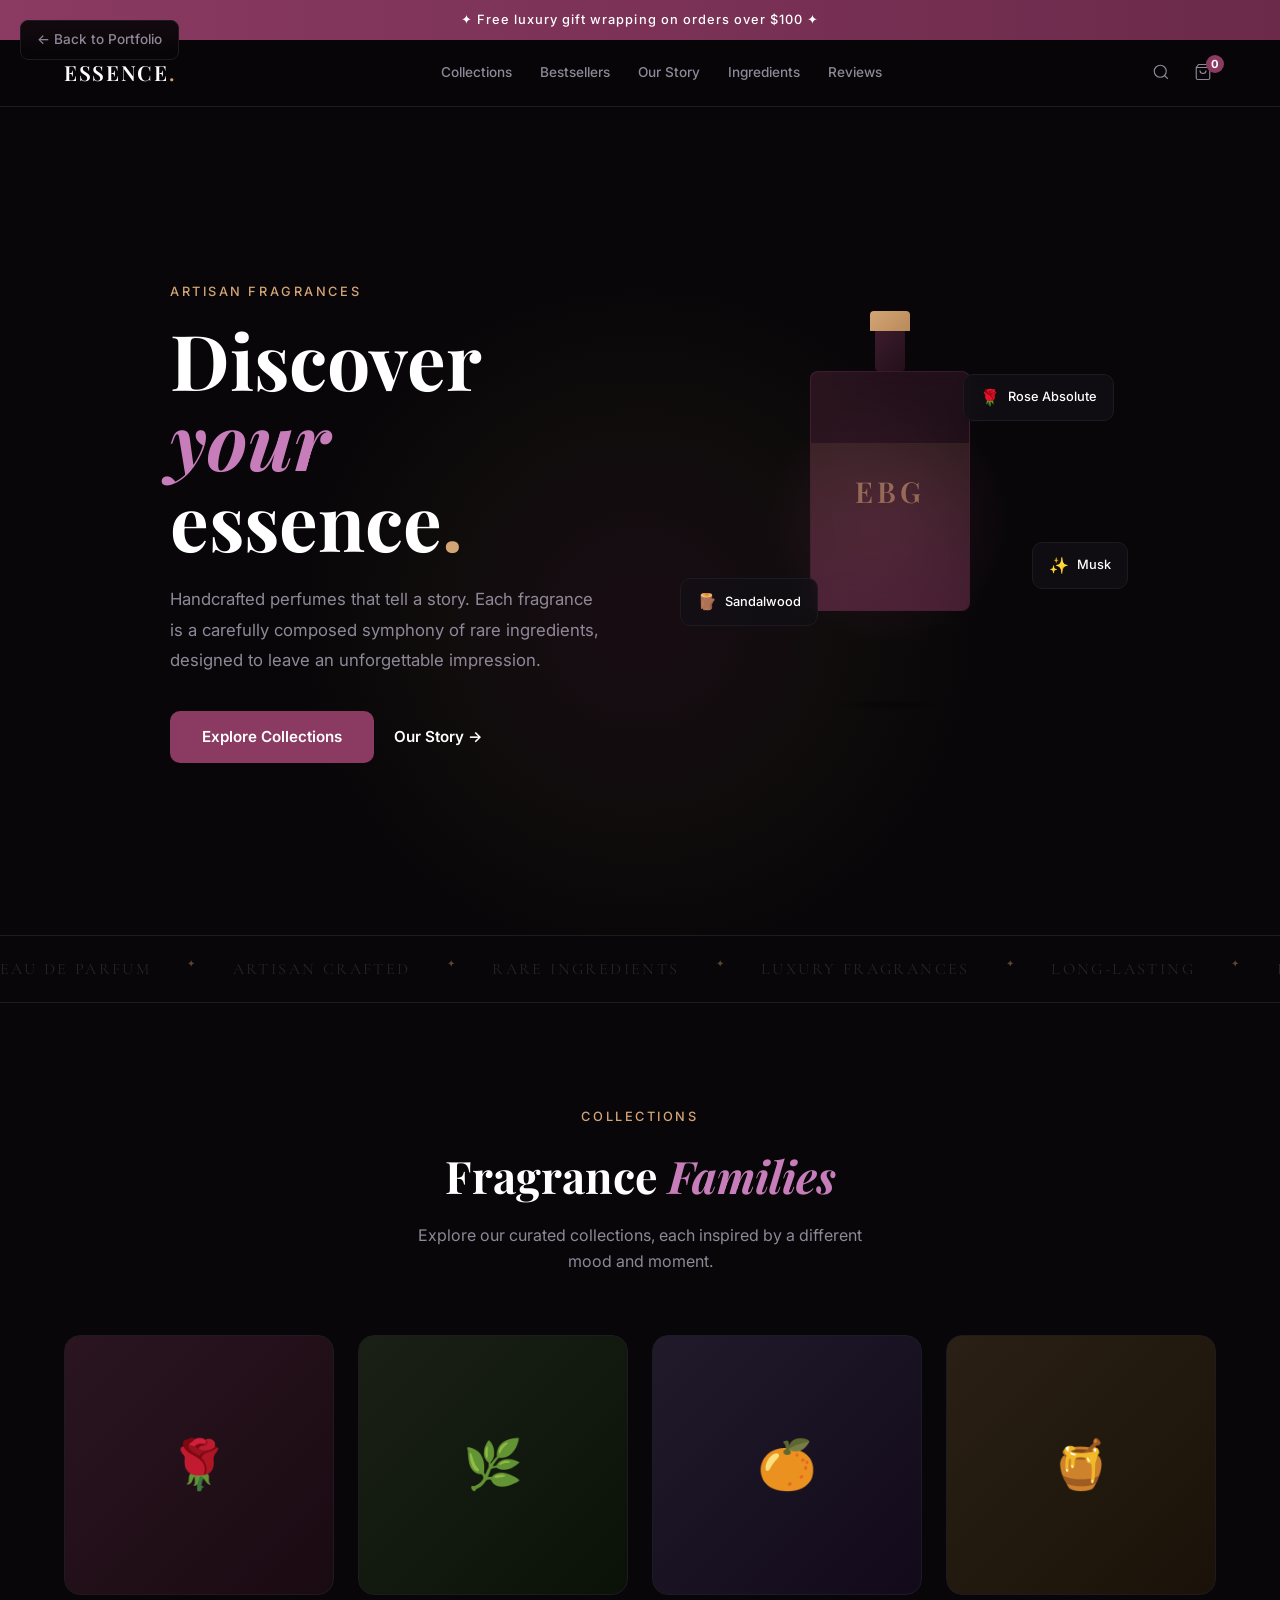
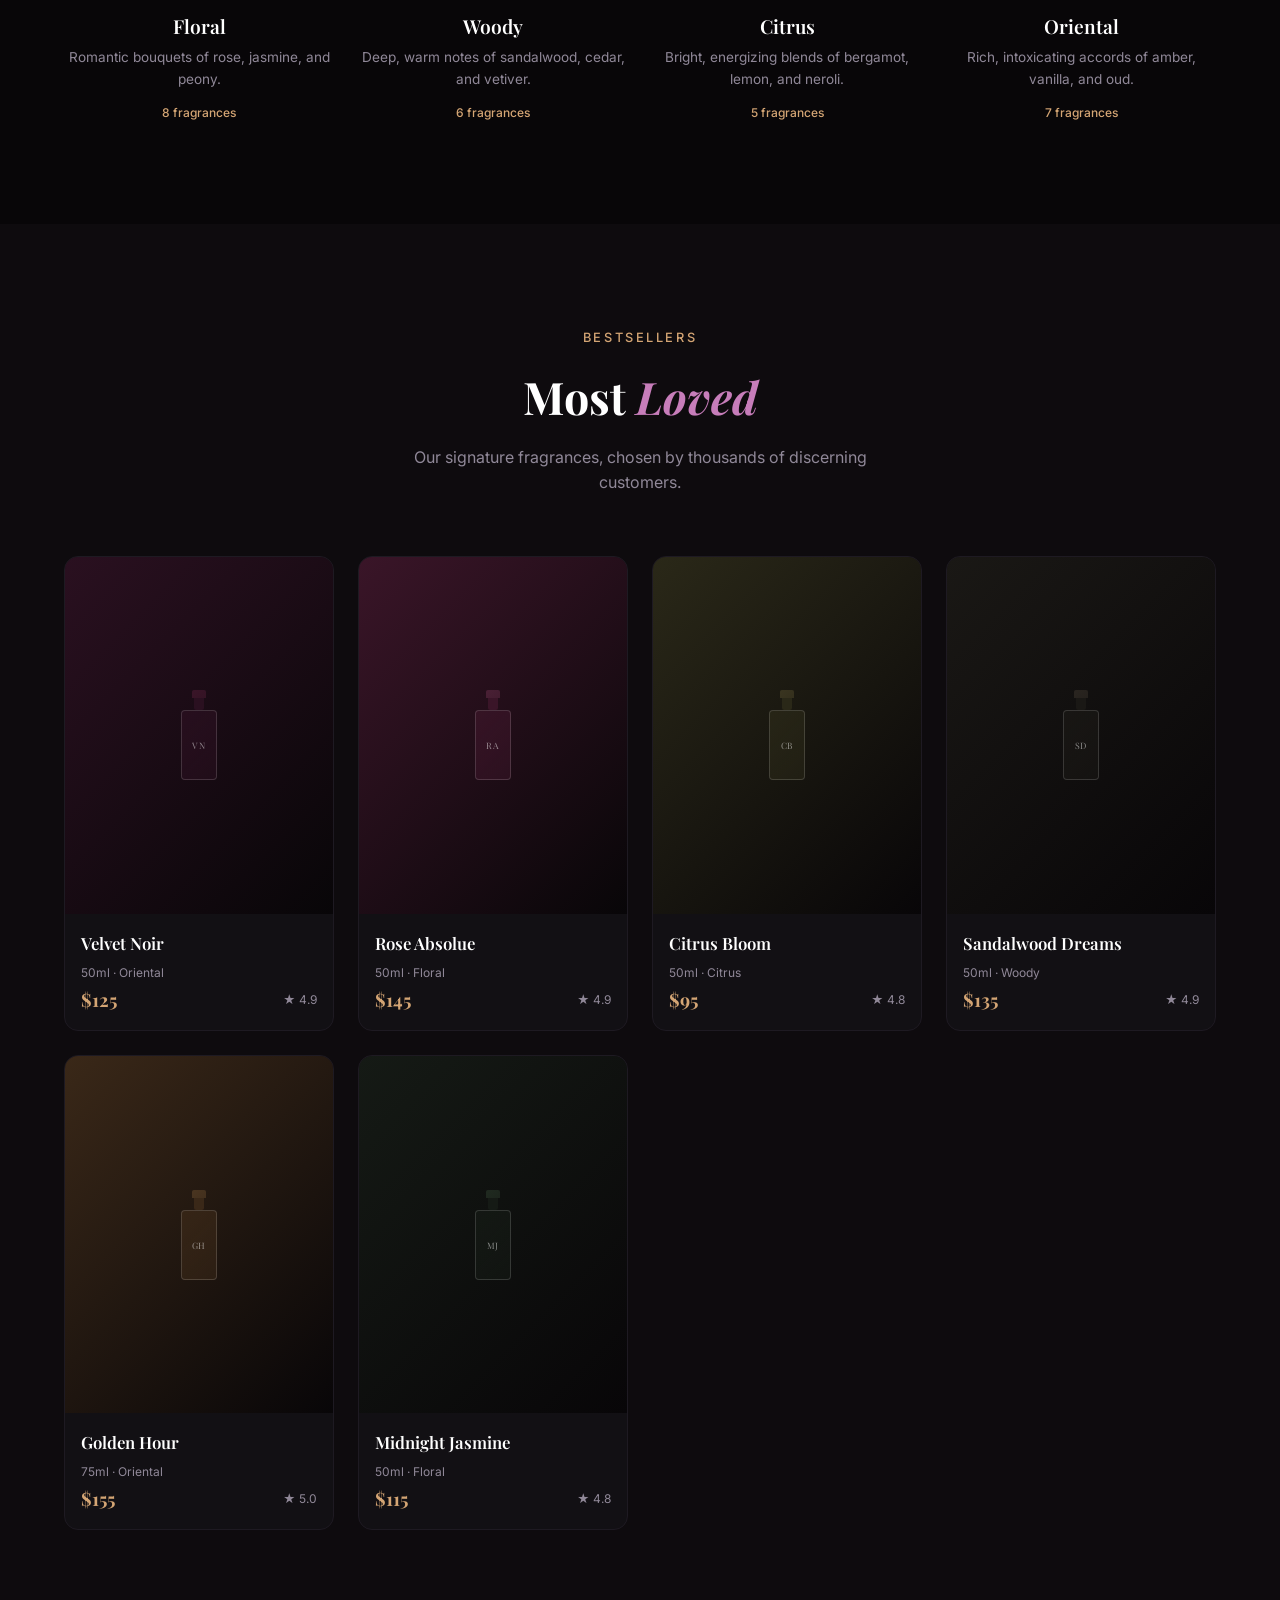
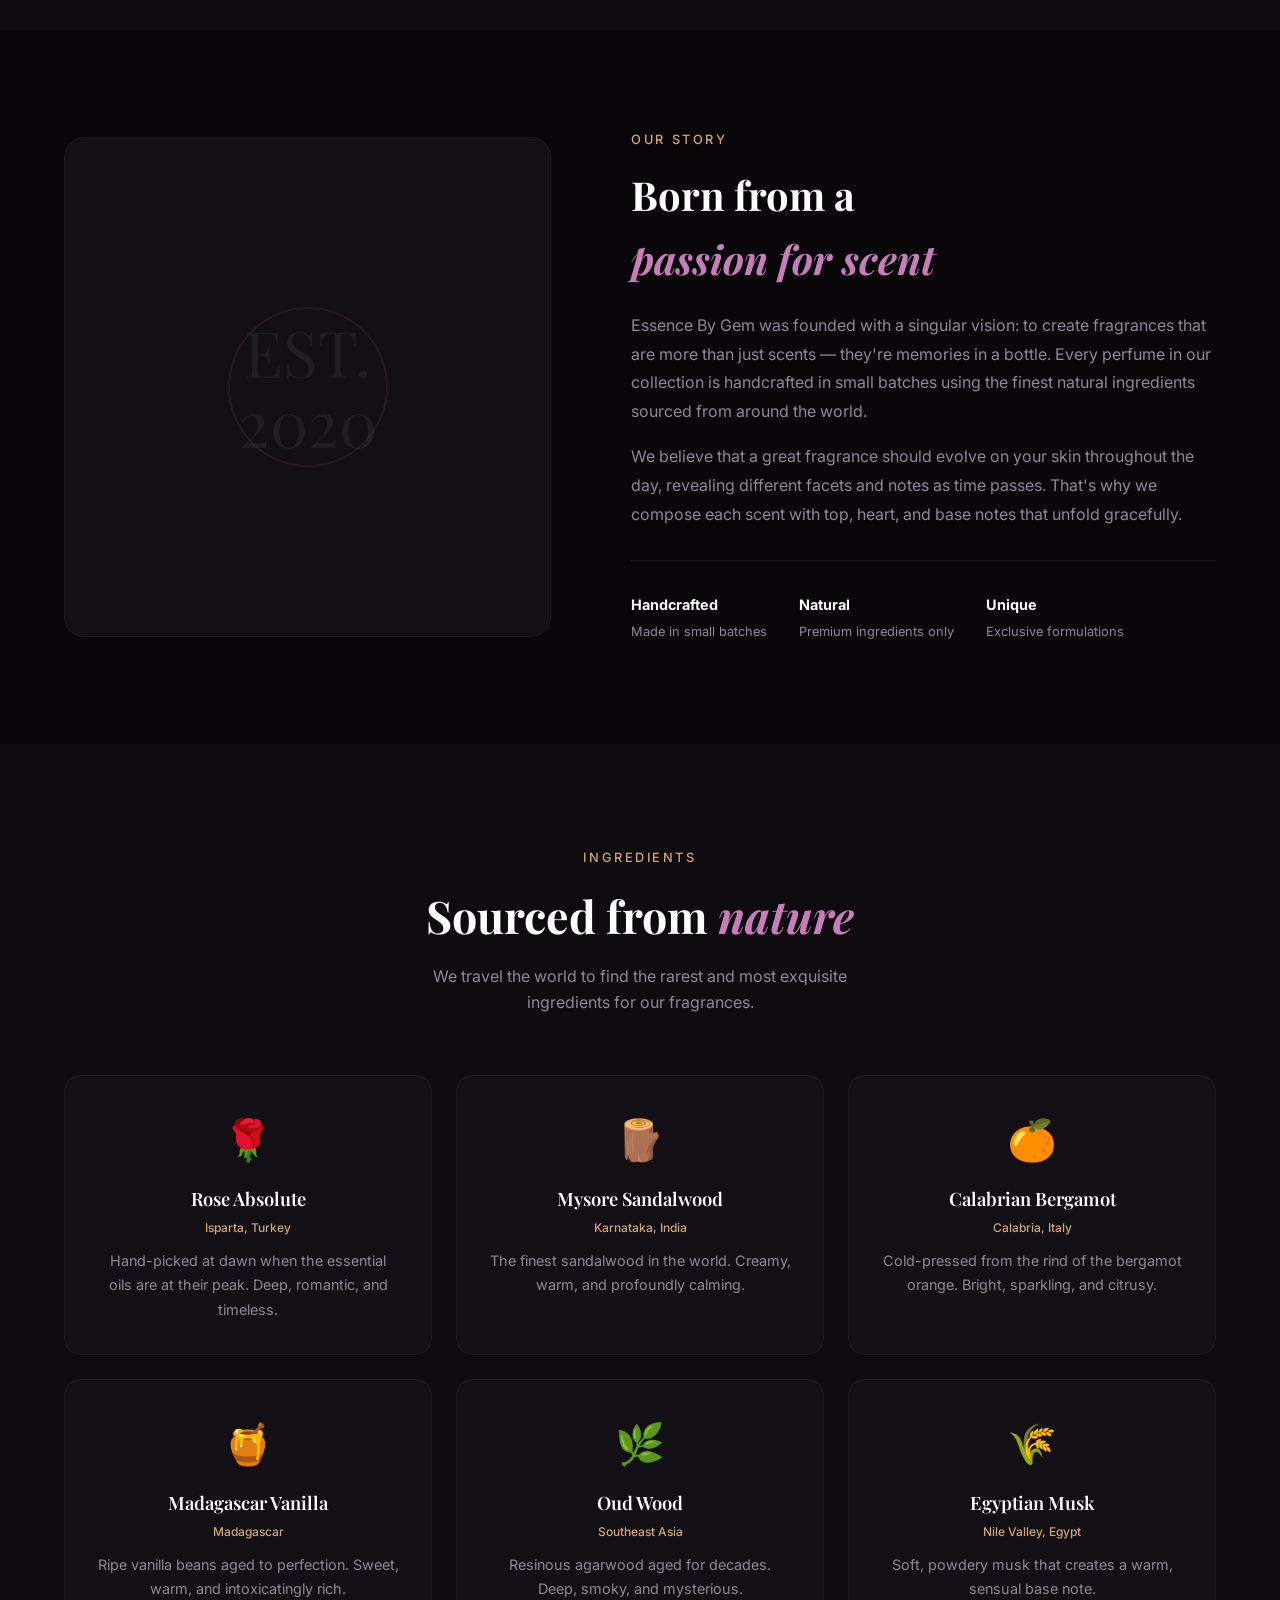
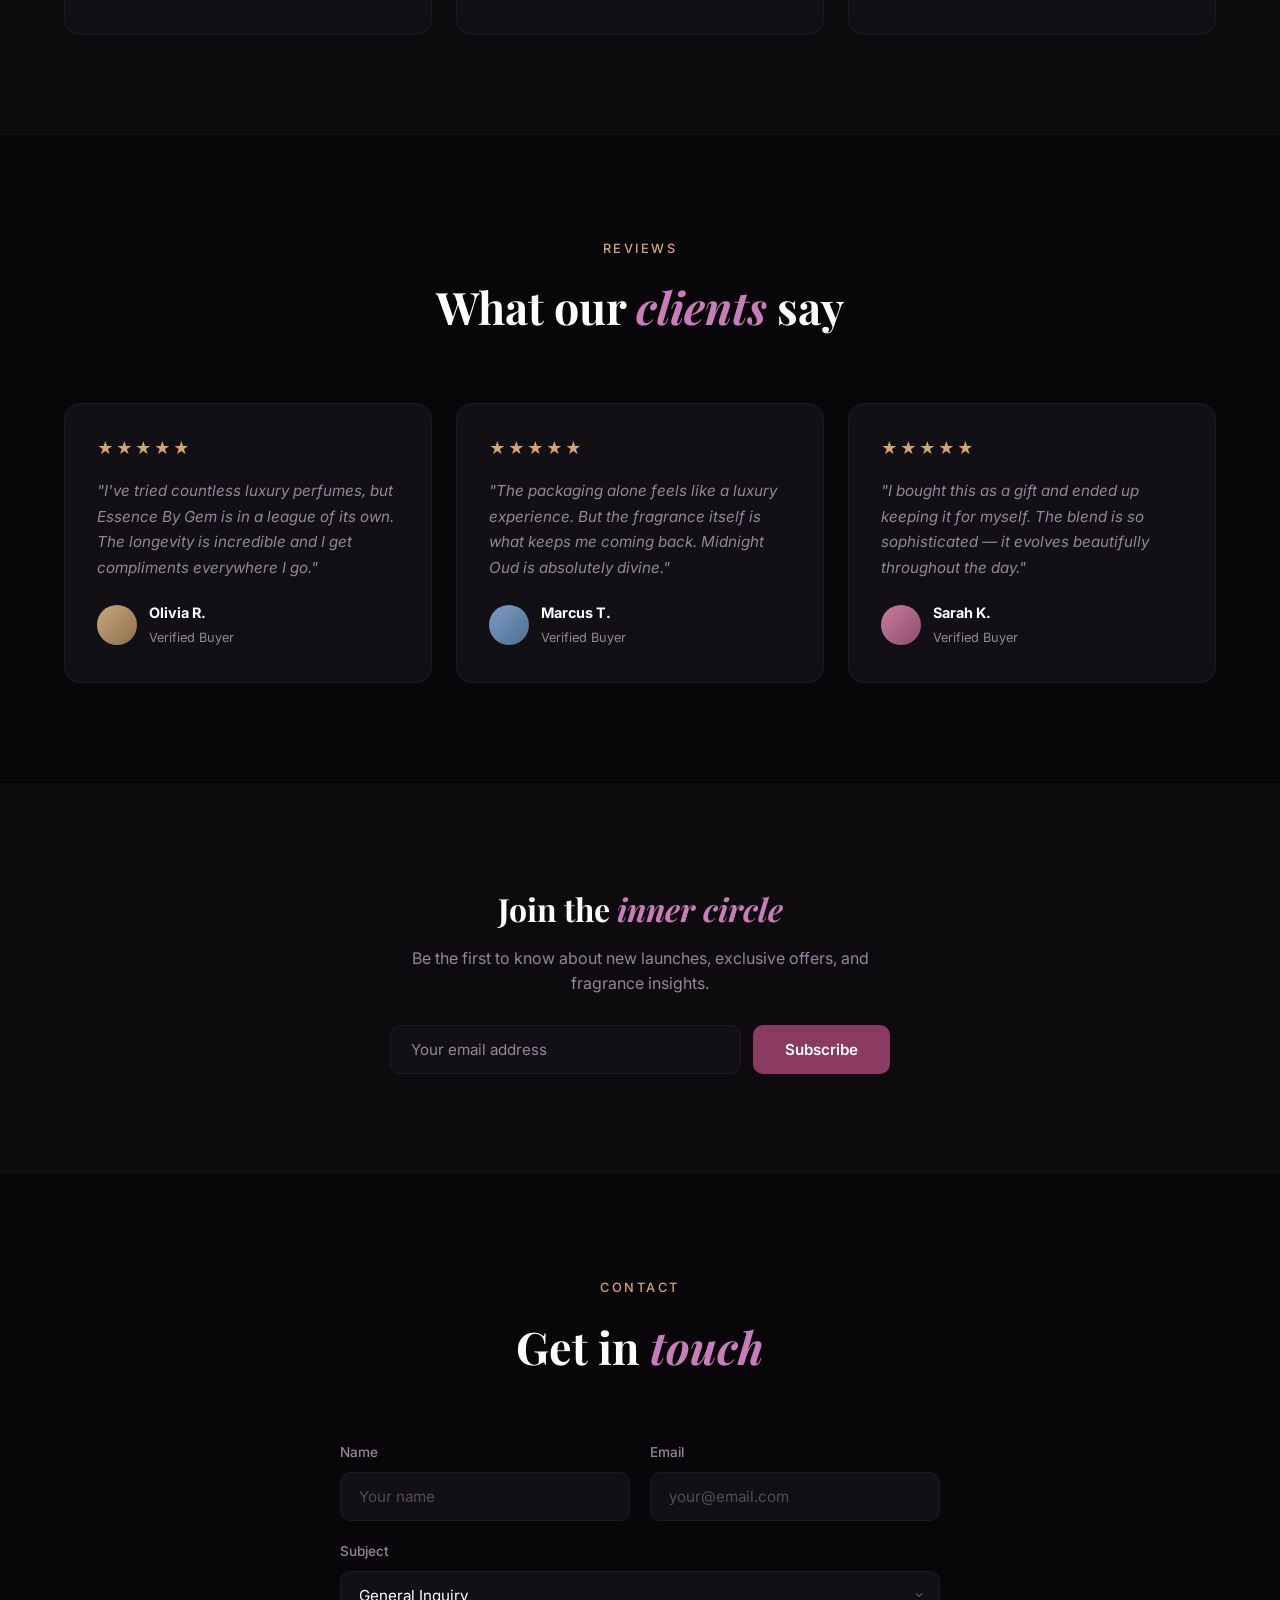
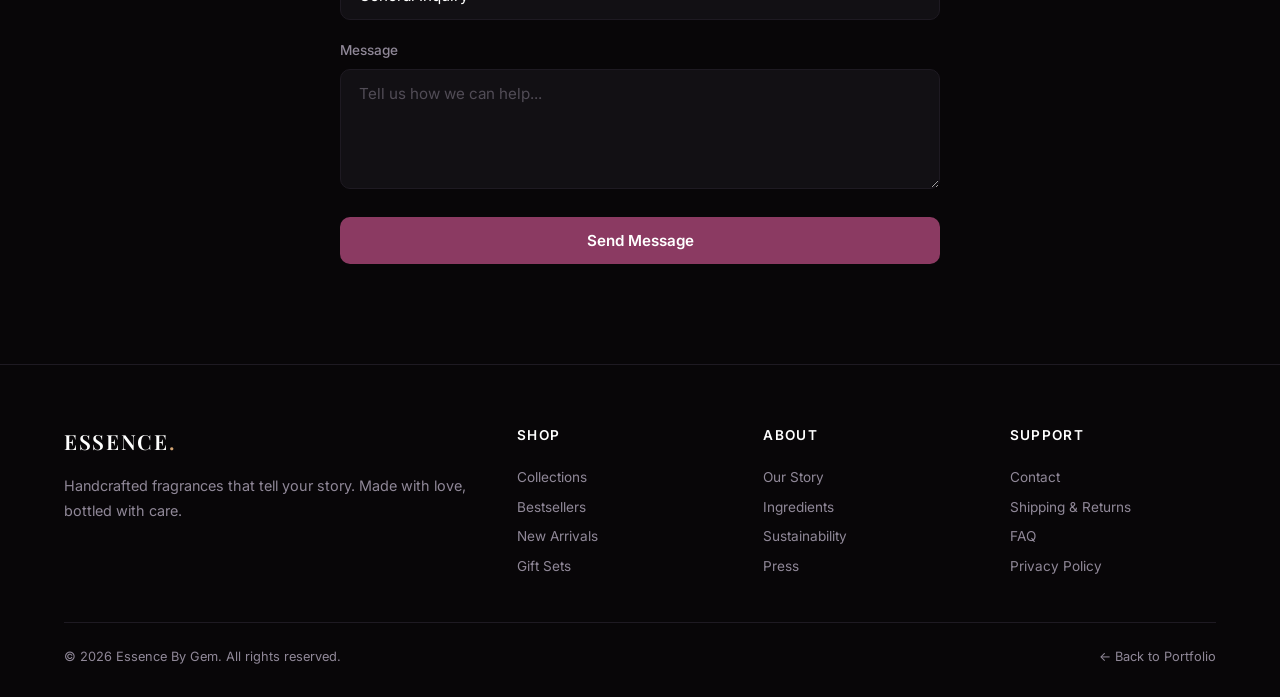
==== projects/essence-by-gem/index.html @ 9fe405f1 "First commit" ====
<!DOCTYPE html>
<html lang="en">
<head>
    <meta charset="UTF-8">
    <meta name="viewport" content="width=device-width, initial-scale=1.0">
    <meta name="description" content="Essence By Gem — Premium artisan fragrances crafted for the modern connoisseur">
    <title>Essence By Gem — Premium Fragrances</title>
    <link rel="preconnect" href="https://fonts.googleapis.com">
    <link rel="preconnect" href="https://fonts.gstatic.com" crossorigin>
    <link href="https://fonts.googleapis.com/css2?family=Inter:wght@300;400;500;600;700&family=Playfair+Display:ital,wght@0,400;0,500;0,600;0,700;1,400;1,500&family=Cormorant+Garamond:ital,wght@0,300;0,400;0,500;0,600;1,300;1,400&display=swap" rel="stylesheet">
    <link rel="stylesheet" href="css/style.css">
</head>
<body>

    <a href="../../index.html" class="back-link">← Back to Portfolio</a>

    <!-- Announcement Bar -->
    <div class="announcement-bar">
        <span>✦ Free luxury gift wrapping on orders over $100 ✦</span>
    </div>

    <!-- Navigation -->
    <header class="nav" id="nav">
        <div class="container">
            <nav class="nav-inner">
                <button class="nav-menu-btn" id="menuBtn" aria-label="Menu">
                    <svg width="22" height="22" viewBox="0 0 24 24" fill="none" stroke="currentColor" stroke-width="1.5"><path d="M3 12h18M3 6h18M3 18h18"/></svg>
                </button>
                <a href="#" class="logo">ESSENCE<span class="logo-dot">.</span></a>
                <div class="nav-links" id="navLinks">
                    <a href="#collections">Collections</a>
                    <a href="#bestsellers">Bestsellers</a>
                    <a href="#story">Our Story</a>
                    <a href="#ingredients">Ingredients</a>
                    <a href="#reviews">Reviews</a>
                </div>
                <div class="nav-actions">
                    <button class="nav-icon" id="searchBtn" aria-label="Search">
                        <svg width="18" height="18" viewBox="0 0 24 24" fill="none" stroke="currentColor" stroke-width="1.5"><circle cx="11" cy="11" r="8"/><path d="m21 21-4.35-4.35"/></svg>
                    </button>
                    <button class="nav-icon" id="cartBtn" aria-label="Cart">
                        <svg width="18" height="18" viewBox="0 0 24 24" fill="none" stroke="currentColor" stroke-width="1.5"><path d="M6 2L3 6v14a2 2 0 0 0 2 2h14a2 2 0 0 0 2-2V6l-3-4zM3 6h18M16 10a4 4 0 0 1-8 0"/></svg>
                        <span class="badge" id="cartCount">0</span>
                    </button>
                </div>
            </nav>
        </div>
    </header>

    <!-- Mobile Menu -->
    <div class="mobile-menu" id="mobileMenu">
        <div class="mobile-overlay" id="menuOverlay"></div>
        <div class="mobile-panel">
            <div class="mobile-panel-header">
                <span class="logo">ESSENCE<span class="logo-dot">.</span></span>
                <button class="close-btn" id="closeMenu" aria-label="Close menu">
                    <svg width="22" height="22" viewBox="0 0 24 24" fill="none" stroke="currentColor" stroke-width="1.5"><path d="M18 6L6 18M6 6l12 12"/></svg>
                </button>
            </div>
            <nav class="mobile-nav">
                <a href="#collections">Collections</a>
                <a href="#bestsellers">Bestsellers</a>
                <a href="#story">Our Story</a>
                <a href="#ingredients">Ingredients</a>
                <a href="#reviews">Reviews</a>
                <a href="#contact">Contact</a>
            </nav>
        </div>
    </div>

    <!-- Search Overlay -->
    <div class="search-overlay" id="searchOverlay">
        <div class="search-inner">
            <input type="text" class="search-input" placeholder="Search fragrances..." id="searchInput" autocomplete="off">
            <button class="search-close" id="searchClose" aria-label="Close search">
                <svg width="22" height="22" viewBox="0 0 24 24" fill="none" stroke="currentColor" stroke-width="1.5"><path d="M18 6L6 18M6 6l12 12"/></svg>
            </button>
        </div>
    </div>

    <main>

        <!-- Hero -->
        <section class="hero">
            <div class="hero-bg">
                <div class="hero-gradient"></div>
                <div class="hero-particles" id="heroParticles"></div>
            </div>
            <div class="container">
                <div class="hero-content">
                    <span class="hero-label reveal-up">Artisan Fragrances</span>
                    <h1 class="reveal-up">
                        <span class="hero-line">Discover</span>
                        <span class="hero-line hero-italic">your</span>
                        <span class="hero-line">essence<span class="accent-dot">.</span></span>
                    </h1>
                    <p class="hero-desc reveal-up">
                        Handcrafted perfumes that tell a story. Each fragrance is a carefully composed symphony of rare ingredients, designed to leave an unforgettable impression.
                    </p>
                    <div class="hero-btns reveal-up">
                        <a href="#collections" class="btn-primary">Explore Collections</a>
                        <a href="#story" class="btn-text">Our Story →</a>
                    </div>
                </div>
                <!-- Floating Bottle Visual -->
                <div class="hero-visual">
                    <div class="bottle-display">
                        <div class="bottle">
                            <div class="bottle-cap"></div>
                            <div class="bottle-neck"></div>
                            <div class="bottle-body">
                                <div class="bottle-label">EBG</div>
                                <div class="bottle-liquid"></div>
                            </div>
                        </div>
                        <div class="bottle-glow"></div>
                        <div class="bottle-shadow"></div>
                        <div class="float-tag float-tag-1">
                            <span class="tag-icon">🌹</span>
                            <span>Rose Absolute</span>
                        </div>
                        <div class="float-tag float-tag-2">
                            <span class="tag-icon">🪵</span>
                            <span>Sandalwood</span>
                        </div>
                        <div class="float-tag float-tag-3">
                            <span class="tag-icon">✨</span>
                            <span>Musk</span>
                        </div>
                    </div>
                </div>
            </div>
        </section>

        <!-- Marquee -->
        <div class="marquee">
            <div class="marquee-inner">
                <span>EAU DE PARFUM</span>
                <span class="m-dot">✦</span>
                <span>ARTISAN CRAFTED</span>
                <span class="m-dot">✦</span>
                <span>RARE INGREDIENTS</span>
                <span class="m-dot">✦</span>
                <span>LUXURY FRAGRANCES</span>
                <span class="m-dot">✦</span>
                <span>LONG-LASTING</span>
                <span class="m-dot">✦</span>
                <span>EAU DE PARFUM</span>
                <span class="m-dot">✦</span>
                <span>ARTISAN CRAFTED</span>
                <span class="m-dot">✦</span>
                <span>RARE INGREDIENTS</span>
                <span class="m-dot">✦</span>
                <span>LUXURY FRAGRANCES</span>
                <span class="m-dot">✦</span>
                <span>LONG-LASTING</span>
                <span class="m-dot">✦</span>
            </div>
        </div>

        <!-- Collections -->
        <section class="section" id="collections">
            <div class="container">
                <div class="section-header">
                    <span class="section-tag">Collections</span>
                    <h2>Fragrance <em>Families</em></h2>
                    <p>Explore our curated collections, each inspired by a different mood and moment.</p>
                </div>
                <div class="collections-grid">
                    <div class="collection-card">
                        <div class="collection-visual" style="background:linear-gradient(135deg,#2a1520,#1a0a12)">
                            <div class="collection-icon">🌹</div>
                        </div>
                        <h3>Floral</h3>
                        <p>Romantic bouquets of rose, jasmine, and peony.</p>
                        <span class="collection-count">8 fragrances</span>
                    </div>
                    <div class="collection-card">
                        <div class="collection-visual" style="background:linear-gradient(135deg,#1a2015,#0a1208)">
                            <div class="collection-icon">🌿</div>
                        </div>
                        <h3>Woody</h3>
                        <p>Deep, warm notes of sandalwood, cedar, and vetiver.</p>
                        <span class="collection-count">6 fragrances</span>
                    </div>
                    <div class="collection-card">
                        <div class="collection-visual" style="background:linear-gradient(135deg,#201a2a,#120a1a)">
                            <div class="collection-icon">🍊</div>
                        </div>
                        <h3>Citrus</h3>
                        <p>Bright, energizing blends of bergamot, lemon, and neroli.</p>
                        <span class="collection-count">5 fragrances</span>
                    </div>
                    <div class="collection-card">
                        <div class="collection-visual" style="background:linear-gradient(135deg,#2a2015,#1a1208)">
                            <div class="collection-icon">🍯</div>
                        </div>
                        <h3>Oriental</h3>
                        <p>Rich, intoxicating accords of amber, vanilla, and oud.</p>
                        <span class="collection-count">7 fragrances</span>
                    </div>
                </div>
            </div>
        </section>

        <!-- Bestsellers -->
        <section class="section section-alt" id="bestsellers">
            <div class="container">
                <div class="section-header">
                    <span class="section-tag">Bestsellers</span>
                    <h2>Most <em>Loved</em></h2>
                    <p>Our signature fragrances, chosen by thousands of discerning customers.</p>
                </div>
                <div class="products-grid" id="productsGrid">
                    <!-- Injected by JS -->
                </div>
            </div>
        </section>

        <!-- Story -->
        <section class="section" id="story">
            <div class="container">
                <div class="story-grid">
                    <div class="story-visual">
                        <div class="story-img-placeholder">
                            <div class="story-pattern"></div>
                            <div class="story-text-overlay">EST.<br>2020</div>
                        </div>
                    </div>
                    <div class="story-content">
                        <span class="section-tag">Our Story</span>
                        <h2>Born from a<br><em>passion for scent</em></h2>
                        <p>Essence By Gem was founded with a singular vision: to create fragrances that are more than just scents — they're memories in a bottle. Every perfume in our collection is handcrafted in small batches using the finest natural ingredients sourced from around the world.</p>
                        <p>We believe that a great fragrance should evolve on your skin throughout the day, revealing different facets and notes as time passes. That's why we compose each scent with top, heart, and base notes that unfold gracefully.</p>
                        <div class="story-values">
                            <div class="story-value">
                                <strong>Handcrafted</strong>
                                <span>Made in small batches</span>
                            </div>
                            <div class="story-value">
                                <strong>Natural</strong>
                                <span>Premium ingredients only</span>
                            </div>
                            <div class="story-value">
                                <strong>Unique</strong>
                                <span>Exclusive formulations</span>
                            </div>
                        </div>
                    </div>
                </div>
            </div>
        </section>

        <!-- Ingredients -->
        <section class="section section-alt" id="ingredients">
            <div class="container">
                <div class="section-header">
                    <span class="section-tag">Ingredients</span>
                    <h2>Sourced from <em>nature</em></h2>
                    <p>We travel the world to find the rarest and most exquisite ingredients for our fragrances.</p>
                </div>
                <div class="ingredients-grid">
                    <div class="ingredient-card">
                        <div class="ingredient-icon">🌹</div>
                        <h3>Rose Absolute</h3>
                        <span class="ingredient-origin">Isparta, Turkey</span>
                        <p>Hand-picked at dawn when the essential oils are at their peak. Deep, romantic, and timeless.</p>
                    </div>
                    <div class="ingredient-card">
                        <div class="ingredient-icon">🪵</div>
                        <h3>Mysore Sandalwood</h3>
                        <span class="ingredient-origin">Karnataka, India</span>
                        <p>The finest sandalwood in the world. Creamy, warm, and profoundly calming.</p>
                    </div>
                    <div class="ingredient-card">
                        <div class="ingredient-icon">🍊</div>
                        <h3>Calabrian Bergamot</h3>
                        <span class="ingredient-origin">Calabria, Italy</span>
                        <p>Cold-pressed from the rind of the bergamot orange. Bright, sparkling, and citrusy.</p>
                    </div>
                    <div class="ingredient-card">
                        <div class="ingredient-icon">🍯</div>
                        <h3>Madagascar Vanilla</h3>
                        <span class="ingredient-origin">Madagascar</span>
                        <p>Ripe vanilla beans aged to perfection. Sweet, warm, and intoxicatingly rich.</p>
                    </div>
                    <div class="ingredient-card">
                        <div class="ingredient-icon">🌿</div>
                        <h3>Oud Wood</h3>
                        <span class="ingredient-origin">Southeast Asia</span>
                        <p>Resinous agarwood aged for decades. Deep, smoky, and mysterious.</p>
                    </div>
                    <div class="ingredient-card">
                        <div class="ingredient-icon">🌾</div>
                        <h3>Egyptian Musk</h3>
                        <span class="ingredient-origin">Nile Valley, Egypt</span>
                        <p>Soft, powdery musk that creates a warm, sensual base note.</p>
                    </div>
                </div>
            </div>
        </section>

        <!-- Reviews -->
        <section class="section" id="reviews">
            <div class="container">
                <div class="section-header">
                    <span class="section-tag">Reviews</span>
                    <h2>What our <em>clients</em> say</h2>
                </div>
                <div class="reviews-grid">
                    <div class="review-card">
                        <div class="stars">★★★★★</div>
                        <p>"I've tried countless luxury perfumes, but Essence By Gem is in a league of its own. The longevity is incredible and I get compliments everywhere I go."</p>
                        <div class="review-author">
                            <div class="author-avatar" style="background:linear-gradient(135deg,#c9a87c,#8b6f4e)"></div>
                            <div><strong>Olivia R.</strong><span>Verified Buyer</span></div>
                        </div>
                    </div>
                    <div class="review-card">
                        <div class="stars">★★★★★</div>
                        <p>"The packaging alone feels like a luxury experience. But the fragrance itself is what keeps me coming back. Midnight Oud is absolutely divine."</p>
                        <div class="review-author">
                            <div class="author-avatar" style="background:linear-gradient(135deg,#7c9cc9,#4e6f8b)"></div>
                            <div><strong>Marcus T.</strong><span>Verified Buyer</span></div>
                        </div>
                    </div>
                    <div class="review-card">
                        <div class="stars">★★★★★</div>
                        <p>"I bought this as a gift and ended up keeping it for myself. The blend is so sophisticated — it evolves beautifully throughout the day."</p>
                        <div class="review-author">
                            <div class="author-avatar" style="background:linear-gradient(135deg,#c97c9c,#8b4e6f)"></div>
                            <div><strong>Sarah K.</strong><span>Verified Buyer</span></div>
                        </div>
                    </div>
                </div>
            </div>
        </section>

        <!-- Newsletter -->
        <section class="section section-alt">
            <div class="container">
                <div class="newsletter">
                    <h2>Join the <em>inner circle</em></h2>
                    <p>Be the first to know about new launches, exclusive offers, and fragrance insights.</p>
                    <form class="newsletter-form" id="newsletterForm">
                        <input type="email" placeholder="Your email address" required>
                        <button type="submit" class="btn-primary">Subscribe</button>
                    </form>
                </div>
            </div>
        </section>

        <!-- Contact -->
        <section class="section" id="contact">
            <div class="container">
                <div class="section-header">
                    <span class="section-tag">Contact</span>
                    <h2>Get in <em>touch</em></h2>
                </div>
                <div class="contact-wrap">
                    <form class="contact-form" id="contactForm">
                        <div class="form-row">
                            <div class="form-group">
                                <label>Name</label>
                                <input type="text" placeholder="Your name" required>
                            </div>
                            <div class="form-group">
                                <label>Email</label>
                                <input type="email" placeholder="your@email.com" required>
                            </div>
                        </div>
                        <div class="form-group">
                            <label>Subject</label>
                            <select>
                                <option>General Inquiry</option>
                                <option>Wholesale</option>
                                <option>Press & Media</option>
                                <option>Custom Fragrance</option>
                            </select>
                        </div>
                        <div class="form-group">
                            <label>Message</label>
                            <textarea placeholder="Tell us how we can help..." rows="4" required></textarea>
                        </div>
                        <button type="submit" class="btn-primary" style="width:100%;justify-content:center">Send Message</button>
                    </form>
                </div>
            </div>
        </section>

    </main>

    <footer class="footer">
        <div class="container">
            <div class="footer-grid">
                <div class="footer-brand">
                    <span class="logo">ESSENCE<span class="logo-dot">.</span></span>
                    <p>Handcrafted fragrances that tell your story. Made with love, bottled with care.</p>
                </div>
                <div class="footer-col">
                    <h4>Shop</h4>
                    <a href="#collections">Collections</a>
                    <a href="#bestsellers">Bestsellers</a>
                    <a href="#">New Arrivals</a>
                    <a href="#">Gift Sets</a>
                </div>
                <div class="footer-col">
                    <h4>About</h4>
                    <a href="#story">Our Story</a>
                    <a href="#ingredients">Ingredients</a>
                    <a href="#">Sustainability</a>
                    <a href="#">Press</a>
                </div>
                <div class="footer-col">
                    <h4>Support</h4>
                    <a href="#contact">Contact</a>
                    <a href="#">Shipping & Returns</a>
                    <a href="#">FAQ</a>
                    <a href="#">Privacy Policy</a>
                </div>
            </div>
            <div class="footer-bottom">
                <p>&copy; 2026 Essence By Gem. All rights reserved.</p>
                <a href="../../index.html" class="back-portfolio">← Back to Portfolio</a>
            </div>
        </div>
    </footer>

    <!-- Product Quick View Modal -->
    <div class="modal" id="productModal">
        <div class="modal-backdrop"></div>
        <div class="modal-content">
            <button class="modal-close" id="modalClose" aria-label="Close">
                <svg width="22" height="22" viewBox="0 0 24 24" fill="none" stroke="currentColor" stroke-width="1.5"><path d="M18 6L6 18M6 6l12 12"/></svg>
            </button>
            <div class="modal-body" id="modalBody"></div>
        </div>
    </div>

    <script src="js/script.js"></script>
</body>
</html>
---- projects/essence-by-gem/css/style.css ----
/* Essence By Gem — Premium Fragrance E-Commerce */
*,*::before,*::after{margin:0;padding:0;box-sizing:border-box}
:root{
  --bg:#080608;--bg2:#0e0b0e;--card:#121014;--card2:#18141c;
  --plum:#8b3a62;--rose:#c77dba;--gold:#d4a574;--gold2:#e8c4a0;
  --white:#fff;--muted:#908898;--border:#1e1a22;
  --font:'Inter',sans-serif;--font-e:'Playfair Display',serif;--font-s:'Cormorant Garamond',serif;
  --ease:cubic-bezier(.4,0,.2,1);
}
html{scroll-behavior:smooth;scrollbar-width:thin;scrollbar-color:var(--plum) var(--bg)}
::-webkit-scrollbar{width:6px}::-webkit-scrollbar-track{background:var(--bg)}::-webkit-scrollbar-thumb{background:var(--plum);border-radius:3px}
body{font-family:var(--font);background:var(--bg);color:var(--white);line-height:1.6;-webkit-font-smoothing:antialiased}
a{color:inherit;text-decoration:none}button{border:none;background:none;cursor:pointer;font-family:inherit;color:inherit}
.container{max-width:1200px;margin:0 auto;padding:0 24px}
em{font-family:var(--font-e);font-style:italic;color:var(--rose)}
.accent-dot{color:var(--gold)}

/* Back Link */
.back-link{position:fixed;top:20px;left:20px;z-index:10000;font-size:.85rem;font-weight:500;color:var(--muted);padding:8px 16px;border:1px solid var(--border);border-radius:8px;background:rgba(8,6,8,.92);backdrop-filter:blur(10px);transition:all .3s var(--ease)}
.back-link:hover{color:var(--plum);border-color:var(--plum)}

/* Announcement */
.announcement-bar{background:linear-gradient(90deg,var(--plum),#6b2a4a);color:var(--white);text-align:center;padding:10px;font-size:.8rem;font-weight:500;letter-spacing:.08em}

/* Nav */
.nav{position:sticky;top:0;z-index:100;padding:16px 0;background:rgba(8,6,8,.92);backdrop-filter:blur(20px);border-bottom:1px solid var(--border);transition:all .4s var(--ease)}
.nav.scrolled{padding:10px 0;box-shadow:0 4px 30px rgba(0,0,0,.3)}
.nav-inner{display:flex;align-items:center;justify-content:space-between}
.logo{font-family:var(--font-e);font-size:1.3rem;font-weight:600;letter-spacing:.08em}
.logo-dot{color:var(--gold)}
.nav-menu-btn{display:none;padding:8px;color:var(--white)}
.nav-links{display:flex;gap:28px}
.nav-links a{font-size:.85rem;font-weight:500;color:var(--muted);transition:color .3s ease;position:relative}
.nav-links a::after{content:'';position:absolute;bottom:-4px;left:0;width:0;height:1px;background:var(--rose);transition:width .3s var(--ease)}
.nav-links a:hover{color:var(--white)}.nav-links a:hover::after{width:100%}
.nav-actions{display:flex;gap:16px;align-items:center}
.nav-icon{position:relative;color:var(--muted);transition:color .3s ease;padding:4px}
.nav-icon:hover{color:var(--white)}
.badge{position:absolute;top:-4px;right:-8px;width:18px;height:18px;background:var(--plum);color:var(--white);font-size:.7rem;font-weight:700;border-radius:50%;display:flex;align-items:center;justify-content:center}

/* Mobile Menu */
.mobile-menu{position:fixed;inset:0;z-index:200;pointer-events:none;opacity:0;transition:opacity .4s ease}
.mobile-menu.active{pointer-events:all;opacity:1}
.mobile-overlay{position:absolute;inset:0;background:rgba(0,0,0,.7)}
.mobile-panel{position:absolute;top:0;left:0;width:320px;max-width:85vw;height:100%;background:var(--bg);padding:24px;transform:translateX(-100%);transition:transform .4s var(--ease)}
.mobile-menu.active .mobile-panel{transform:translateX(0)}
.mobile-panel-header{display:flex;justify-content:space-between;align-items:center;margin-bottom:40px}
.close-btn{padding:8px;color:var(--white)}
.mobile-nav{display:flex;flex-direction:column;gap:4px}
.mobile-nav a{font-size:1.2rem;font-weight:500;padding:14px 0;border-bottom:1px solid var(--border);transition:color .3s ease}
.mobile-nav a:hover{color:var(--rose)}

/* Search */
.search-overlay{position:fixed;inset:0;z-index:300;background:rgba(8,6,8,.97);display:flex;align-items:flex-start;justify-content:center;padding-top:20vh;opacity:0;pointer-events:none;transition:opacity .3s ease}
.search-overlay.active{opacity:1;pointer-events:all}
.search-inner{width:90%;max-width:600px;display:flex;gap:12px}
.search-input{flex:1;padding:18px 24px;background:var(--card);border:1px solid var(--border);border-radius:12px;color:var(--white);font-size:1.1rem;font-family:var(--font);outline:none;transition:border-color .3s ease}
.search-input:focus{border-color:var(--plum)}
.search-close{padding:12px;color:var(--muted);transition:color .3s ease}
.search-close:hover{color:var(--white)}

/* Hero */
.hero{min-height:92vh;display:flex;align-items:center;padding:80px 0;position:relative;overflow:hidden}
.hero-bg{position:absolute;inset:0}
.hero-gradient{position:absolute;top:20%;left:50%;transform:translateX(-50%);width:700px;height:700px;background:radial-gradient(circle,rgba(139,58,98,.12) 0%,rgba(212,165,116,.04) 40%,transparent 70%);animation:heroGlow 8s ease-in-out infinite}
@keyframes heroGlow{0%,100%{opacity:.7;transform:translateX(-50%) scale(1)}50%{opacity:1;transform:translateX(-50%) scale(1.1)}}
.hero-particles{position:absolute;inset:0}
.hero-particle{position:absolute;width:2px;height:2px;background:var(--gold);border-radius:50%;opacity:0;animation:pFloat linear infinite}
@keyframes pFloat{0%{transform:translateY(100vh) scale(0);opacity:0}10%{opacity:.4}90%{opacity:.4}100%{transform:translateY(-10vh) scale(1);opacity:0}}
.hero .container{display:grid;grid-template-columns:1fr 1fr;gap:60px;align-items:center;position:relative;z-index:1}
.hero-label{display:inline-block;font-size:.8rem;font-weight:500;color:var(--gold);letter-spacing:.2em;text-transform:uppercase;margin-bottom:16px}
.hero h1{font-family:var(--font-e);font-size:clamp(3rem,6vw,5rem);font-weight:700;line-height:1.05;margin-bottom:24px}
.hero-line{display:block}
.hero-italic{font-style:italic;color:var(--rose)}
.hero-desc{font-size:1.05rem;color:var(--muted);line-height:1.8;margin-bottom:36px;max-width:440px}
.hero-btns{display:flex;gap:20px;align-items:center;flex-wrap:wrap}
.btn-primary{display:inline-flex;align-items:center;gap:10px;padding:14px 32px;background:var(--plum);color:var(--white);font-size:.95rem;font-weight:600;border-radius:10px;transition:all .3s var(--ease);border:none;cursor:pointer}
.btn-primary:hover{background:var(--rose);transform:translateY(-2px);box-shadow:0 8px 30px rgba(139,58,98,.3)}
.btn-text{font-size:.95rem;font-weight:600;color:var(--white);transition:color .3s ease}
.btn-text:hover{color:var(--gold)}

/* Bottle Visual */
.hero-visual{display:flex;justify-content:center;align-items:center}
.bottle-display{position:relative;width:280px;height:420px;animation:bottleFloat 5s ease-in-out infinite}
@keyframes bottleFloat{0%,100%{transform:translateY(0)}50%{transform:translateY(-16px)}}
.bottle{position:relative;z-index:1;margin:0 auto}
.bottle-cap{width:40px;height:20px;background:linear-gradient(135deg,var(--gold),#b8895a);border-radius:4px 4px 0 0;margin:0 auto}
.bottle-neck{width:30px;height:40px;background:linear-gradient(135deg,rgba(139,58,98,.4),rgba(139,58,98,.2));margin:0 auto;border-radius:0 0 4px 4px}
.bottle-body{width:160px;height:240px;background:linear-gradient(135deg,rgba(139,58,98,.25),rgba(139,58,98,.1));border:1px solid rgba(139,58,98,.3);border-radius:8px;margin:0 auto;position:relative;overflow:hidden;backdrop-filter:blur(10px)}
.bottle-label{position:absolute;top:50%;left:50%;transform:translate(-50%,-50%);font-family:var(--font-e);font-size:1.8rem;font-weight:600;color:var(--gold);opacity:.6;letter-spacing:.15em}
.bottle-liquid{position:absolute;bottom:0;left:0;right:0;height:70%;background:linear-gradient(to top,rgba(139,58,98,.4),rgba(212,165,116,.1));animation:liquidWave 4s ease-in-out infinite}
@keyframes liquidWave{0%,100%{height:70%}50%{height:72%}}
.bottle-glow{position:absolute;top:50%;left:50%;transform:translate(-50%,-50%);width:250px;height:250px;background:radial-gradient(circle,rgba(139,58,98,.2) 0%,transparent 70%);z-index:0}
.bottle-shadow{position:absolute;bottom:20px;left:50%;transform:translateX(-50%);width:120px;height:12px;background:radial-gradient(ellipse,rgba(0,0,0,.4) 0%,transparent 70%);z-index:0}
.float-tag{position:absolute;display:flex;align-items:center;gap:8px;padding:10px 16px;background:rgba(18,16,20,.85);border:1px solid var(--border);border-radius:10px;font-size:.8rem;font-weight:500;backdrop-filter:blur(10px);z-index:2;animation:tagFloat 6s ease-in-out infinite}
.tag-icon{font-size:1rem}
.float-tag-1{top:15%;right:-30%;animation-delay:0s}
.float-tag-2{bottom:25%;left:-25%;animation-delay:2s}
.float-tag-3{top:55%;right:-35%;animation-delay:4s}
@keyframes tagFloat{0%,100%{transform:translateY(0)}50%{transform:translateY(-10px)}}

/* Marquee */
.marquee{padding:20px 0;border-top:1px solid var(--border);border-bottom:1px solid var(--border);overflow:hidden;white-space:nowrap}
.marquee-inner{display:inline-flex;gap:36px;animation:marquee 25s linear infinite}
.marquee-inner span{font-family:var(--font-s);font-size:1rem;font-weight:400;color:rgba(255,255,255,.12);text-transform:uppercase;letter-spacing:.15em}
.m-dot{color:var(--gold)!important;font-size:.6rem!important;vertical-align:middle;opacity:.4}
@keyframes marquee{0%{transform:translateX(0)}100%{transform:translateX(-50%)}}

/* Sections */
.section{padding:100px 0}
.section-alt{background:var(--bg2)}
.section-header{text-align:center;margin-bottom:60px}
.section-tag{display:inline-block;font-size:.8rem;font-weight:500;color:var(--gold);text-transform:uppercase;letter-spacing:.2em;margin-bottom:12px}
.section-header h2{font-family:var(--font-e);font-size:clamp(2rem,4vw,2.8rem);font-weight:700;margin-bottom:12px}
.section-header p{font-size:1rem;color:var(--muted);max-width:480px;margin:0 auto}

/* Collections */
.collections-grid{display:grid;grid-template-columns:repeat(4,1fr);gap:24px}
.collection-card{text-align:center;cursor:pointer;transition:transform .4s var(--ease)}
.collection-card:hover{transform:translateY(-8px)}
.collection-visual{height:260px;border-radius:16px;display:flex;align-items:center;justify-content:center;margin-bottom:16px;border:1px solid var(--border);transition:border-color .4s ease;position:relative;overflow:hidden}
.collection-card:hover .collection-visual{border-color:rgba(139,58,98,.4)}
.collection-icon{font-size:3rem;filter:grayscale(20%);transition:transform .4s var(--ease)}
.collection-card:hover .collection-icon{transform:scale(1.2)}
.collection-card h3{font-family:var(--font-e);font-size:1.2rem;font-weight:600;margin-bottom:6px}
.collection-card p{font-size:.85rem;color:var(--muted);margin-bottom:8px;line-height:1.6}
.collection-count{font-size:.75rem;color:var(--gold);font-weight:500}

/* Products */
.products-grid{display:grid;grid-template-columns:repeat(4,1fr);gap:24px}
.product-card{background:var(--card);border:1px solid var(--border);border-radius:14px;overflow:hidden;transition:all .4s var(--ease);position:relative}
.product-card:hover{transform:translateY(-6px);border-color:rgba(139,58,98,.3);box-shadow:0 20px 50px rgba(0,0,0,.3)}
.product-img{aspect-ratio:3/4;display:flex;align-items:center;justify-content:center;position:relative;overflow:hidden}
.product-bottle{width:60px;position:relative;z-index:1;transition:transform .5s var(--ease)}
.product-card:hover .product-bottle{transform:translateY(-8px) scale(1.05)}
.pb-cap{width:14px;height:8px;border-radius:2px 2px 0 0;margin:0 auto}
.pb-neck{width:10px;height:12px;margin:0 auto;border-radius:0 0 2px 2px}
.pb-body{width:36px;height:70px;border-radius:4px;margin:0 auto;position:relative;border:1px solid rgba(255,255,255,.15)}
.pb-body::after{content:attr(data-label);position:absolute;top:50%;left:50%;transform:translate(-50%,-50%);font-family:var(--font-e);font-size:.55rem;color:rgba(255,255,255,.5);letter-spacing:.1em}
.product-actions{position:absolute;bottom:0;left:0;right:0;padding:10px;display:flex;gap:6px;transform:translateY(100%);transition:transform .3s var(--ease)}
.product-card:hover .product-actions{transform:translateY(0)}
.product-action-btn{flex:1;padding:9px;background:rgba(255,255,255,.95);color:var(--bg);font-size:.75rem;font-weight:600;border-radius:6px;text-align:center;transition:background .3s ease}
.product-action-btn:hover{background:var(--plum);color:var(--white)}
.product-action-btn.wishlist{flex:0;width:36px;display:flex;align-items:center;justify-content:center}
.product-info{padding:16px}
.product-name{font-family:var(--font-e);font-size:1.05rem;font-weight:600;margin-bottom:2px}
.product-size{font-size:.75rem;color:var(--muted);margin-bottom:8px}
.product-bottom{display:flex;justify-content:space-between;align-items:center}
.product-price{font-family:var(--font-e);font-size:1.15rem;font-weight:700;color:var(--gold)}
.product-rating{font-size:.75rem;color:var(--muted)}
.product-badge{position:absolute;top:12px;right:12px;padding:4px 12px;background:var(--plum);color:var(--white);font-size:.7rem;font-weight:600;border-radius:6px}

/* Story */
.story-grid{display:grid;grid-template-columns:1fr 1.2fr;gap:80px;align-items:center}
.story-img-placeholder{height:500px;background:var(--card);border-radius:20px;border:1px solid var(--border);display:flex;align-items:center;justify-content:center;overflow:hidden;position:relative}
.story-pattern{width:160px;height:160px;border:2px solid var(--plum);border-radius:50%;opacity:.2;animation:storyPulse 5s ease-in-out infinite}
@keyframes storyPulse{0%,100%{transform:scale(1);opacity:.2}50%{transform:scale(1.15);opacity:.35}}
.story-text-overlay{position:absolute;font-family:var(--font-e);font-size:4rem;font-weight:300;color:rgba(255,255,255,.06);text-align:center;line-height:1.1}
.story-content .section-tag{display:block;margin-bottom:12px}
.story-content h2{font-family:var(--font-e);font-size:2.5rem;font-weight:700;margin-bottom:20px}
.story-content p{font-size:1rem;color:var(--muted);line-height:1.8;margin-bottom:16px}
.story-values{display:flex;gap:32px;margin-top:32px;padding-top:32px;border-top:1px solid var(--border)}
.story-value strong{display:block;font-size:.9rem;margin-bottom:2px}
.story-value span{font-size:.8rem;color:var(--muted)}

/* Ingredients */
.ingredients-grid{display:grid;grid-template-columns:repeat(3,1fr);gap:24px}
.ingredient-card{background:var(--card);border:1px solid var(--border);border-radius:16px;padding:32px;text-align:center;transition:all .4s var(--ease)}
.ingredient-card:hover{transform:translateY(-6px);border-color:rgba(139,58,98,.3)}
.ingredient-icon{font-size:2.5rem;margin-bottom:12px}
.ingredient-card h3{font-family:var(--font-e);font-size:1.15rem;font-weight:600;margin-bottom:4px}
.ingredient-origin{display:block;font-size:.75rem;color:var(--gold);margin-bottom:12px;font-weight:500}
.ingredient-card p{font-size:.9rem;color:var(--muted);line-height:1.7}

/* Reviews */
.reviews-grid{display:grid;grid-template-columns:repeat(3,1fr);gap:24px}
.review-card{background:var(--card);border:1px solid var(--border);border-radius:16px;padding:32px;transition:all .3s var(--ease)}
.review-card:hover{border-color:rgba(139,58,98,.3);transform:translateY(-4px)}
.stars{color:var(--gold);font-size:1rem;margin-bottom:16px;letter-spacing:2px}
.review-card p{font-size:.95rem;color:var(--muted);line-height:1.7;margin-bottom:20px;font-style:italic}
.review-author{display:flex;align-items:center;gap:12px}
.author-avatar{width:40px;height:40px;border-radius:50%}
.review-author strong{display:block;font-size:.9rem}
.review-author span{font-size:.8rem;color:var(--muted)}

/* Newsletter */
.newsletter{text-align:center;max-width:500px;margin:0 auto}
.newsletter h2{font-family:var(--font-e);font-size:2rem;font-weight:700;margin-bottom:12px}
.newsletter p{font-size:1rem;color:var(--muted);margin-bottom:28px}
.newsletter-form{display:flex;gap:12px}
.newsletter-form input{flex:1;padding:14px 20px;background:var(--card);border:1px solid var(--border);border-radius:10px;color:var(--white);font-family:var(--font);font-size:.95rem;outline:none;transition:border-color .3s ease}
.newsletter-form input:focus{border-color:var(--plum)}
.newsletter-form input::placeholder{color:var(--muted)}

/* Contact */
.contact-wrap{max-width:600px;margin:0 auto}
.contact-form{display:flex;flex-direction:column;gap:20px}
.form-row{display:grid;grid-template-columns:1fr 1fr;gap:20px}
.form-group label{display:block;font-size:.85rem;font-weight:500;color:var(--muted);margin-bottom:8px}
.form-group input,.form-group select,.form-group textarea{width:100%;padding:14px 18px;background:var(--card);border:1px solid var(--border);border-radius:10px;color:var(--white);font-family:var(--font);font-size:.95rem;transition:all .3s ease;outline:none}
.form-group input::placeholder,.form-group textarea::placeholder{color:rgba(144,136,152,.5)}
.form-group input:focus,.form-group select:focus,.form-group textarea:focus{border-color:var(--plum);box-shadow:0 0 0 3px rgba(139,58,98,.1)}
.form-group select{appearance:none;background-image:url("data:image/svg+xml,%3Csvg xmlns='http://www.w3.org/2000/svg' width='12' height='12' viewBox='0 0 24 24' fill='none' stroke='%23908898' stroke-width='2'%3E%3Cpath d='M6 9l6 6 6-6'/%3E%3C/svg%3E");background-repeat:no-repeat;background-position:right 14px center}
.form-group select option{background:var(--card);color:var(--white)}
.form-group textarea{resize:vertical;min-height:120px}

/* Modal */
.modal{position:fixed;inset:0;z-index:500;display:flex;align-items:center;justify-content:center;opacity:0;pointer-events:none;transition:opacity .3s ease}
.modal.active{opacity:1;pointer-events:all}
.modal-backdrop{position:absolute;inset:0;background:rgba(0,0,0,.8);backdrop-filter:blur(10px)}
.modal-content{position:relative;background:var(--bg);border:1px solid var(--border);border-radius:20px;max-width:650px;width:90%;max-height:80vh;overflow-y:auto}
.modal-close{position:absolute;top:16px;right:16px;z-index:1;width:40px;height:40px;display:flex;align-items:center;justify-content:center;border-radius:50%;border:1px solid var(--border);color:var(--muted);transition:all .3s ease}
.modal-close:hover{border-color:var(--plum);color:var(--plum)}
.modal-grid{display:grid;grid-template-columns:1fr 1.2fr}
.modal-image{aspect-ratio:1;background:var(--card);display:flex;align-items:center;justify-content:center;border-radius:20px 0 0 20px}
.modal-details{padding:32px}
.modal-details h3{font-family:var(--font-e);font-size:1.5rem;font-weight:700;margin-bottom:4px}
.modal-category{font-size:.8rem;color:var(--gold);text-transform:uppercase;letter-spacing:.1em;margin-bottom:12px;display:block}
.modal-price{font-family:var(--font-e);font-size:1.5rem;font-weight:700;color:var(--rose);margin-bottom:16px}
.modal-details p{font-size:.9rem;color:var(--muted);line-height:1.7;margin-bottom:20px}
.modal-notes{margin-bottom:20px}
.modal-notes h4{font-size:.85rem;font-weight:600;margin-bottom:8px;color:var(--white)}
.modal-note{display:flex;align-items:center;gap:8px;font-size:.85rem;color:var(--muted);padding:6px 0}
.note-dot{width:8px;height:8px;border-radius:50%}
.note-top{background:var(--gold)}
.note-heart{background:var(--rose)}
.note-base{background:var(--plum)}
.modal-add-btn{width:100%;justify-content:center}

/* Footer */
.footer{padding:60px 0 30px;border-top:1px solid var(--border)}
.footer-grid{display:grid;grid-template-columns:2fr 1fr 1fr 1fr;gap:40px;margin-bottom:40px}
.footer-brand p{font-size:.9rem;color:var(--muted);margin-top:16px;line-height:1.7}
.footer-col h4{font-size:.85rem;font-weight:600;text-transform:uppercase;letter-spacing:.1em;margin-bottom:16px;color:var(--white)}
.footer-col a{display:block;font-size:.85rem;color:var(--muted);padding:4px 0;transition:color .3s ease}
.footer-col a:hover{color:var(--rose)}
.footer-bottom{display:flex;justify-content:space-between;align-items:center;padding-top:24px;border-top:1px solid var(--border);font-size:.8rem;color:var(--muted)}
.back-portfolio{transition:color .3s ease}.back-portfolio:hover{color:var(--rose)}

/* Responsive */
@media(max-width:1024px){.hero .container{grid-template-columns:1fr}.hero-visual{display:none}.collections-grid,.products-grid{grid-template-columns:repeat(2,1fr)}.story-grid{grid-template-columns:1fr}.story-visual{order:-1}.ingredients-grid{grid-template-columns:repeat(2,1fr)}}
@media(max-width:768px){.nav-links{display:none}.nav-menu-btn{display:block}.section{padding:80px 0}.collections-grid{grid-template-columns:repeat(2,1fr)}.products-grid{grid-template-columns:repeat(2,1fr)}.reviews-grid,.ingredients-grid{grid-template-columns:1fr}.footer-grid{grid-template-columns:1fr 1fr}.footer-bottom{flex-direction:column;gap:12px;text-align:center}.newsletter-form{flex-direction:column}.modal-grid{grid-template-columns:1fr}.modal-image{border-radius:20px 20px 0 0}}
@media(max-width:480px){.products-grid{grid-template-columns:1fr;max-width:300px;margin:0 auto}.collections-grid{grid-template-columns:1fr 1fr}.hero h1{font-size:2.5rem}.hero-btns{flex-direction:column;align-items:flex-start}.form-row{grid-template-columns:1fr}}
@media(prefers-reduced-motion:reduce){*,*::before,*::after{animation-duration:.01ms!important;transition-duration:.01ms!important}html{scroll-behavior:auto}.float-tag,.bottle-display{animation:none}}
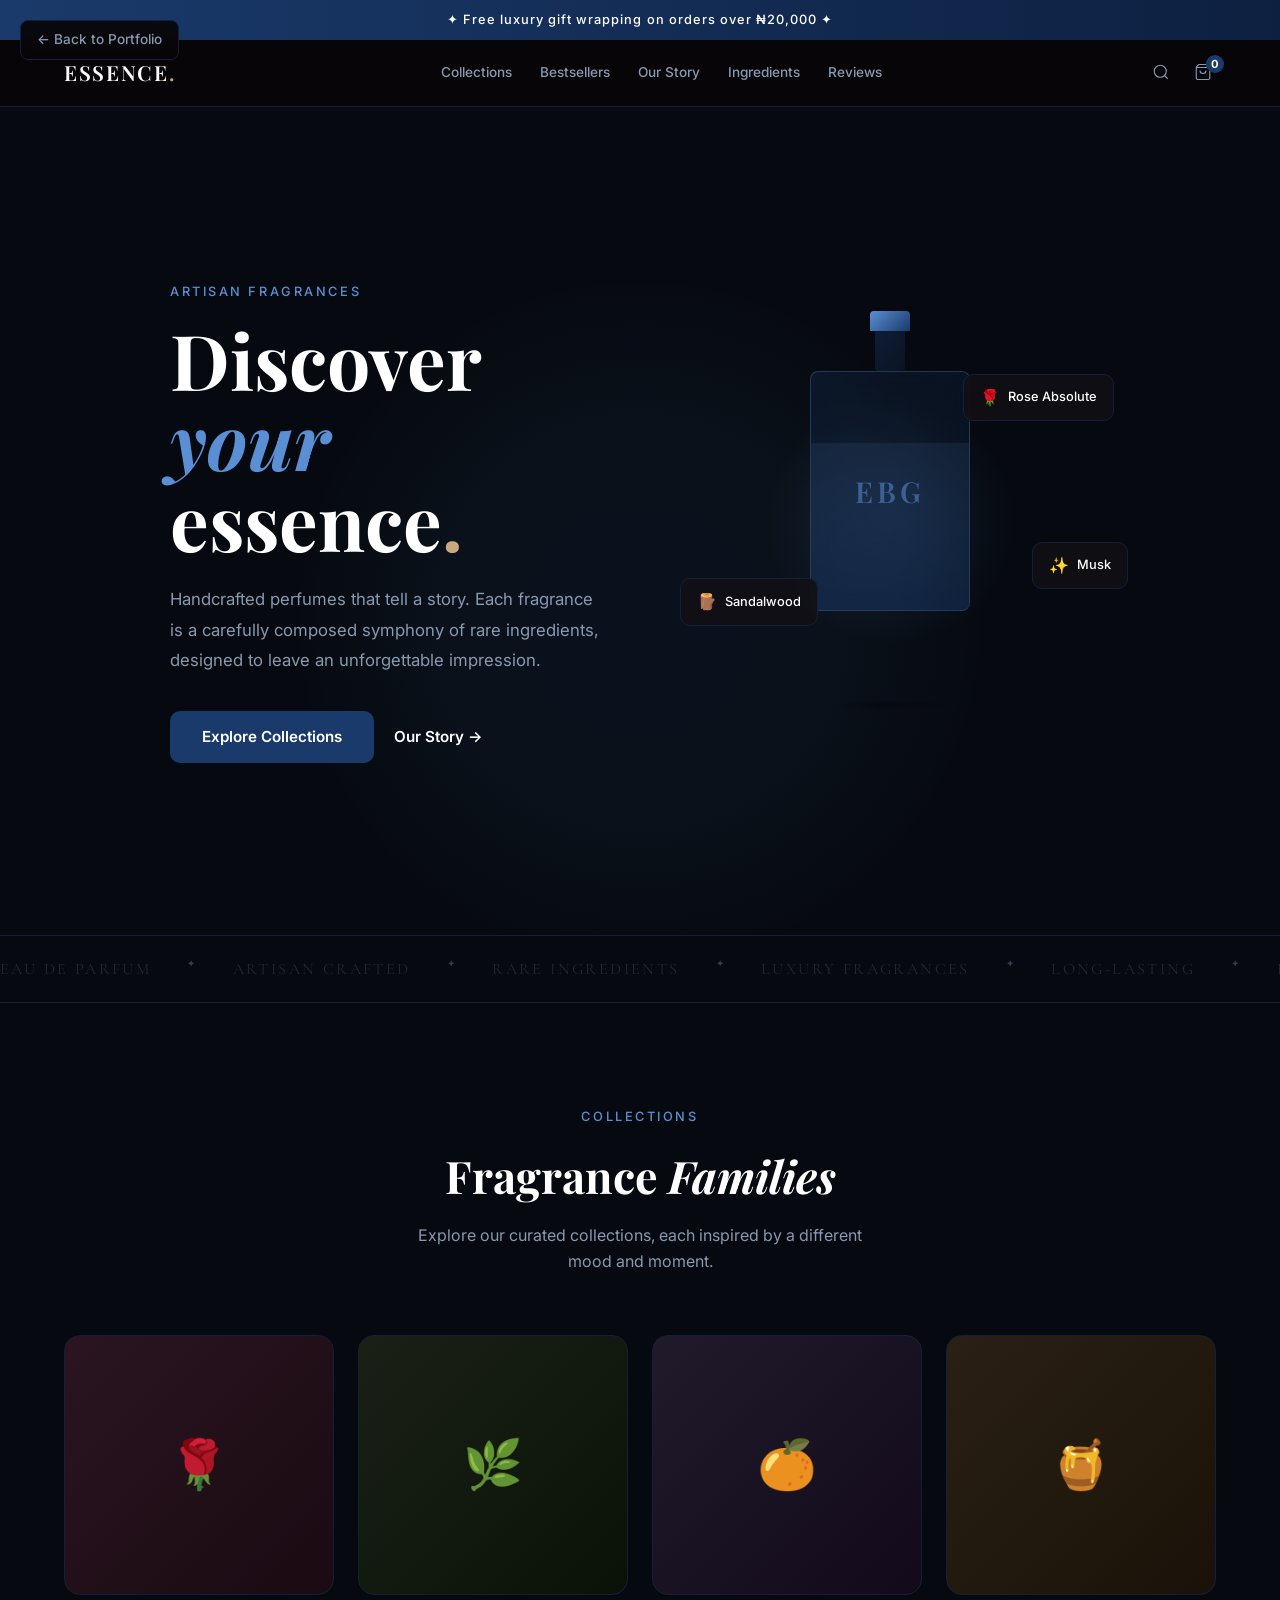
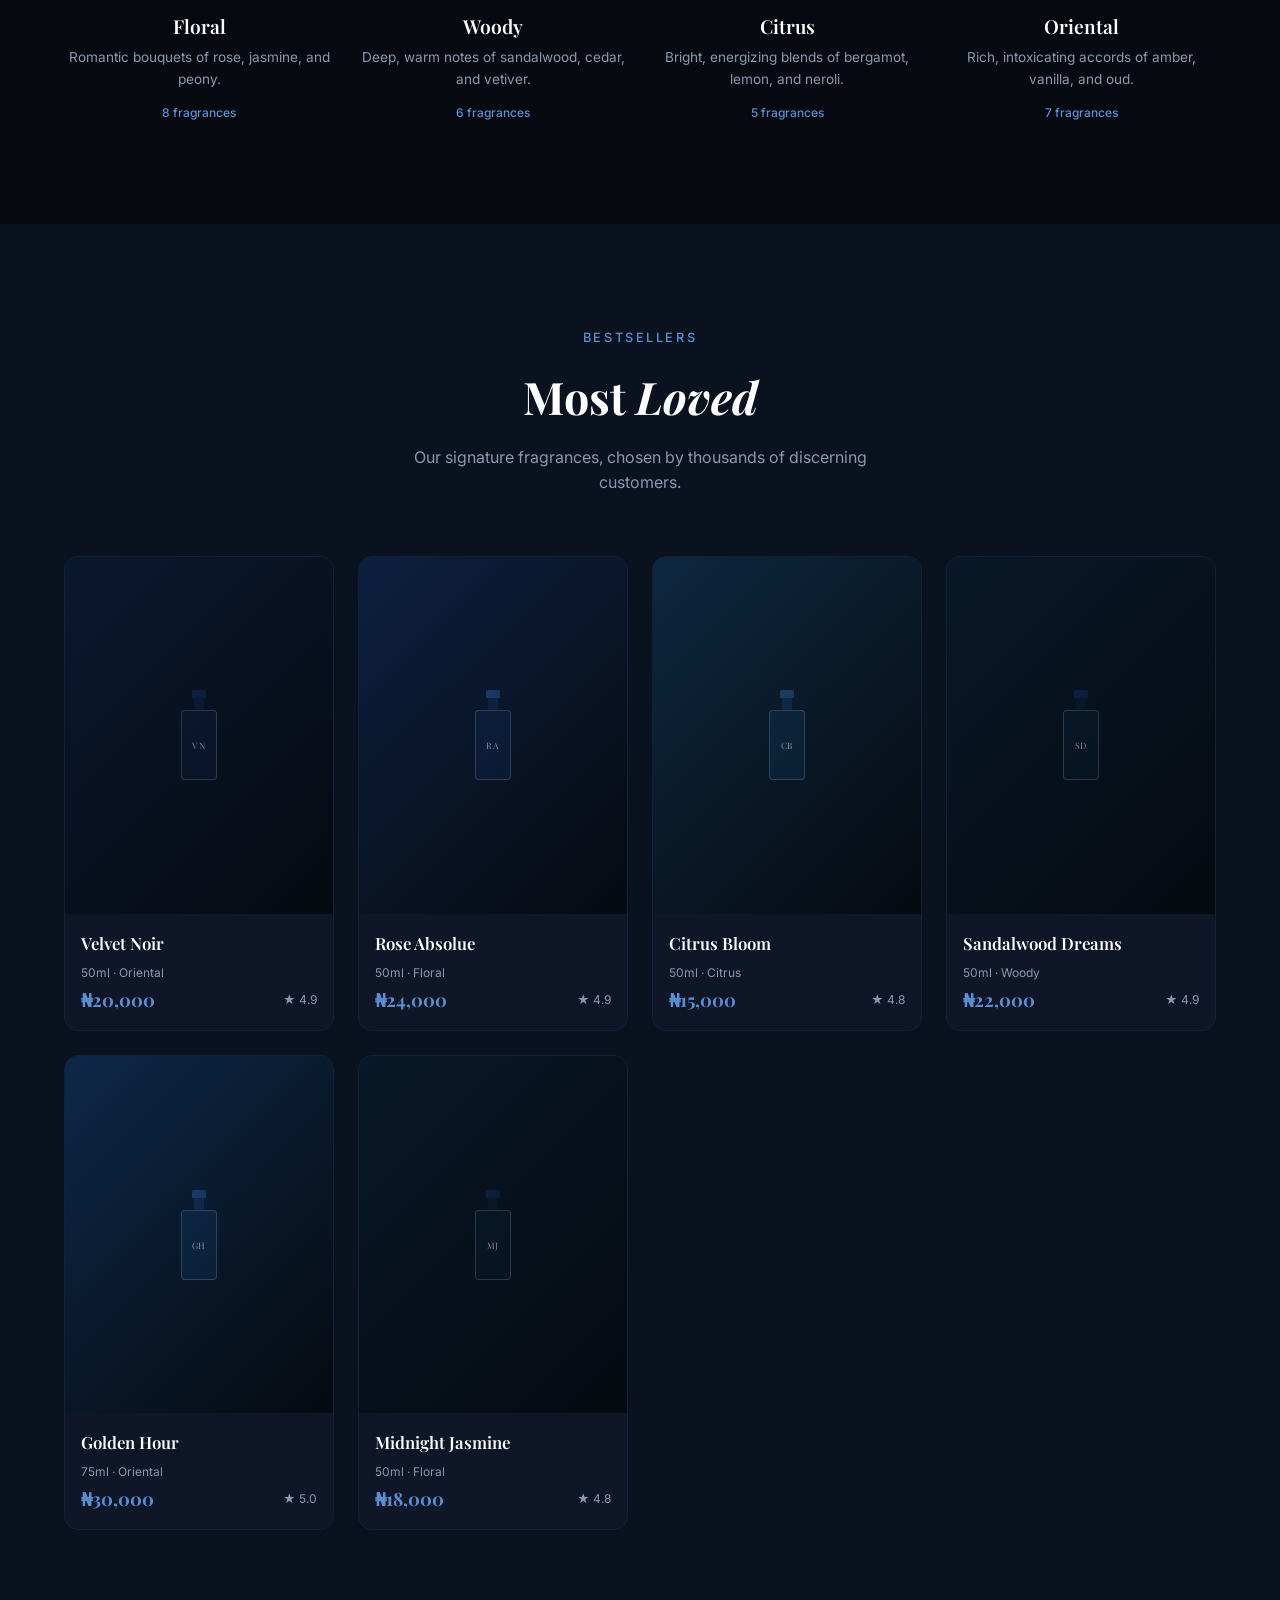
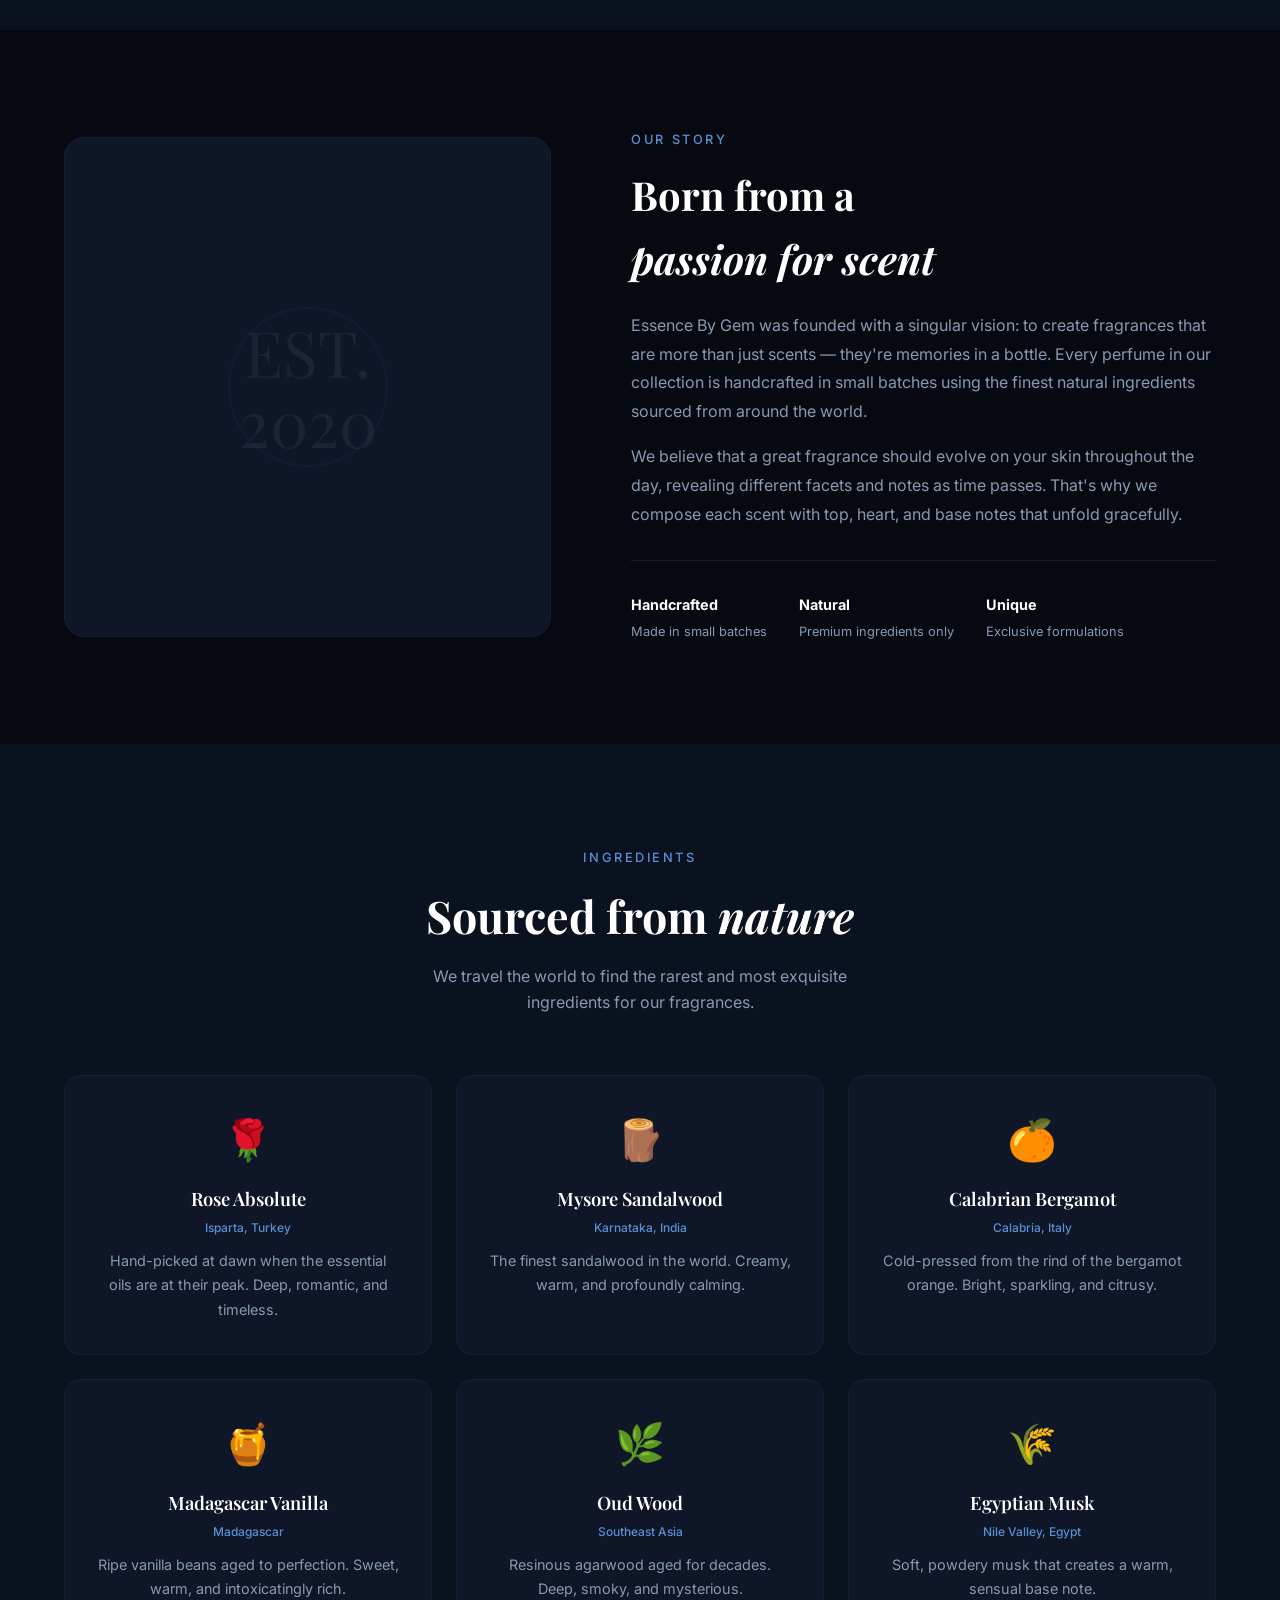
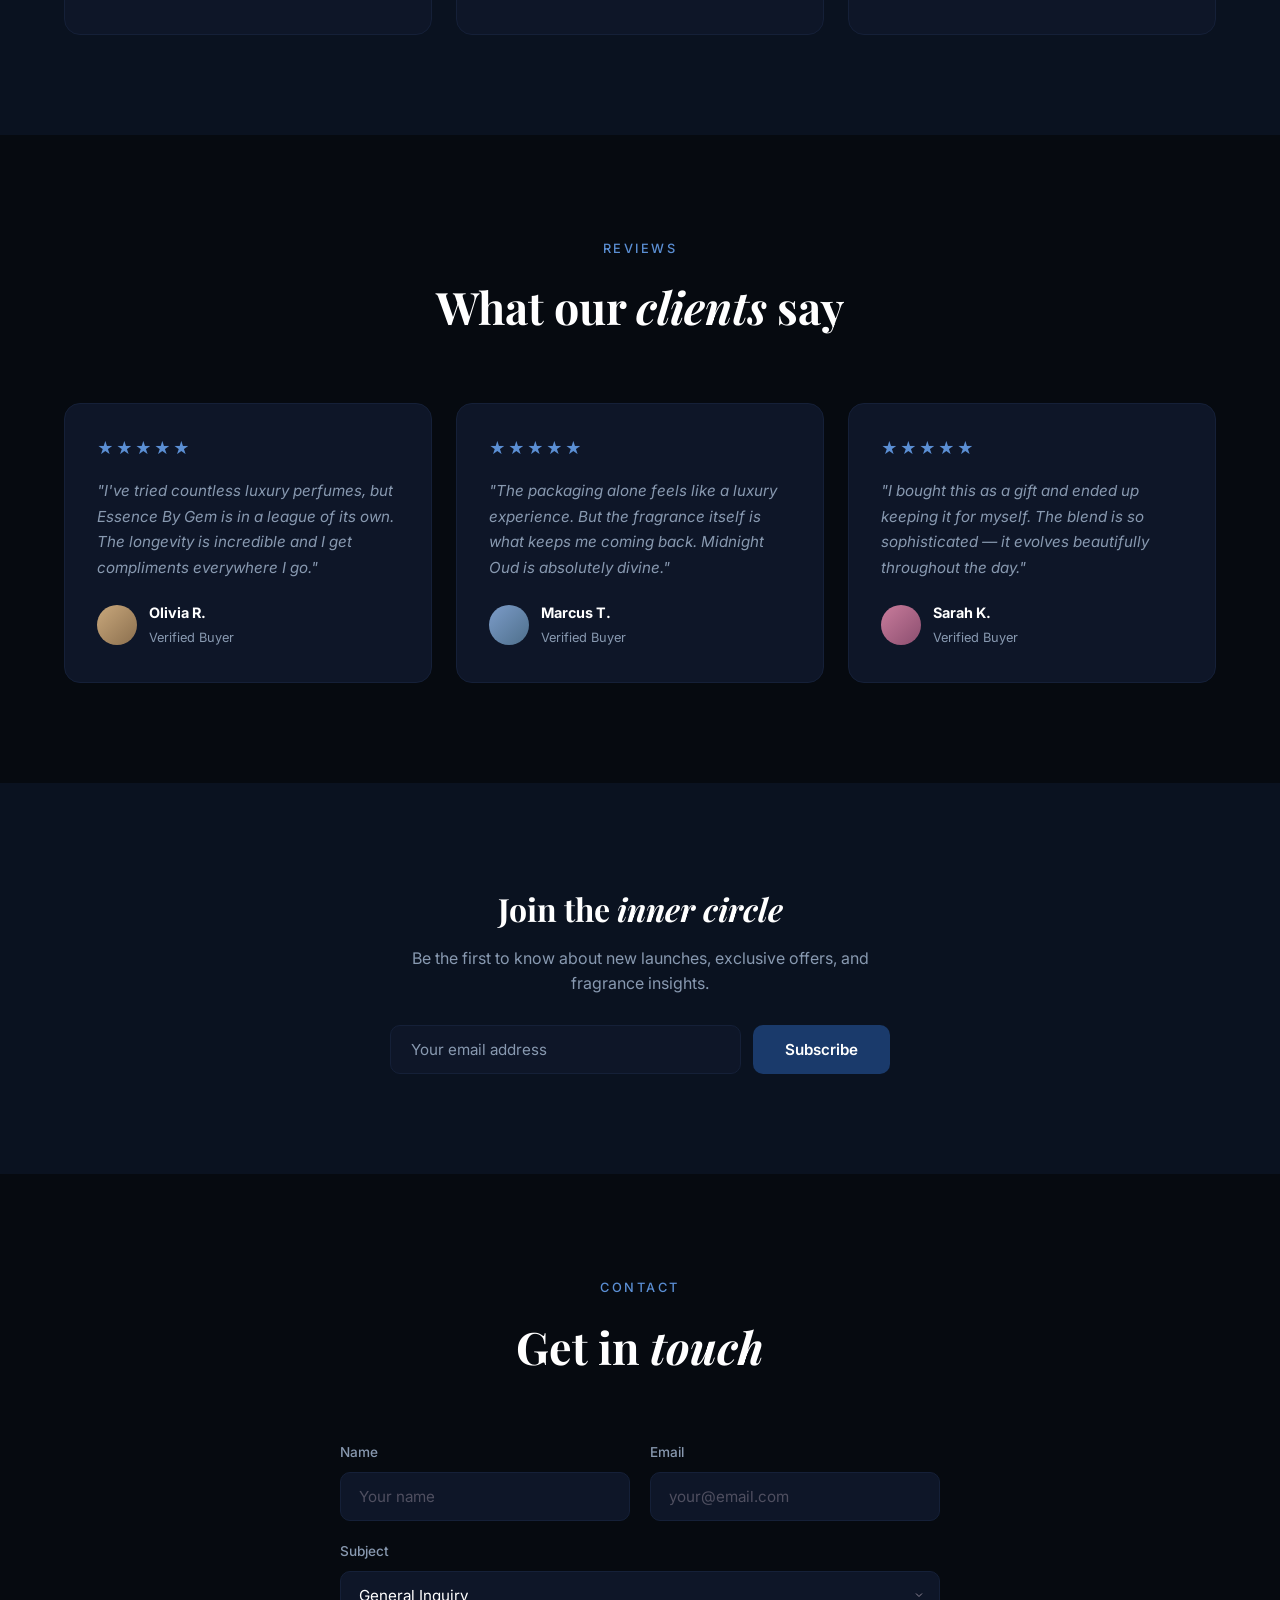
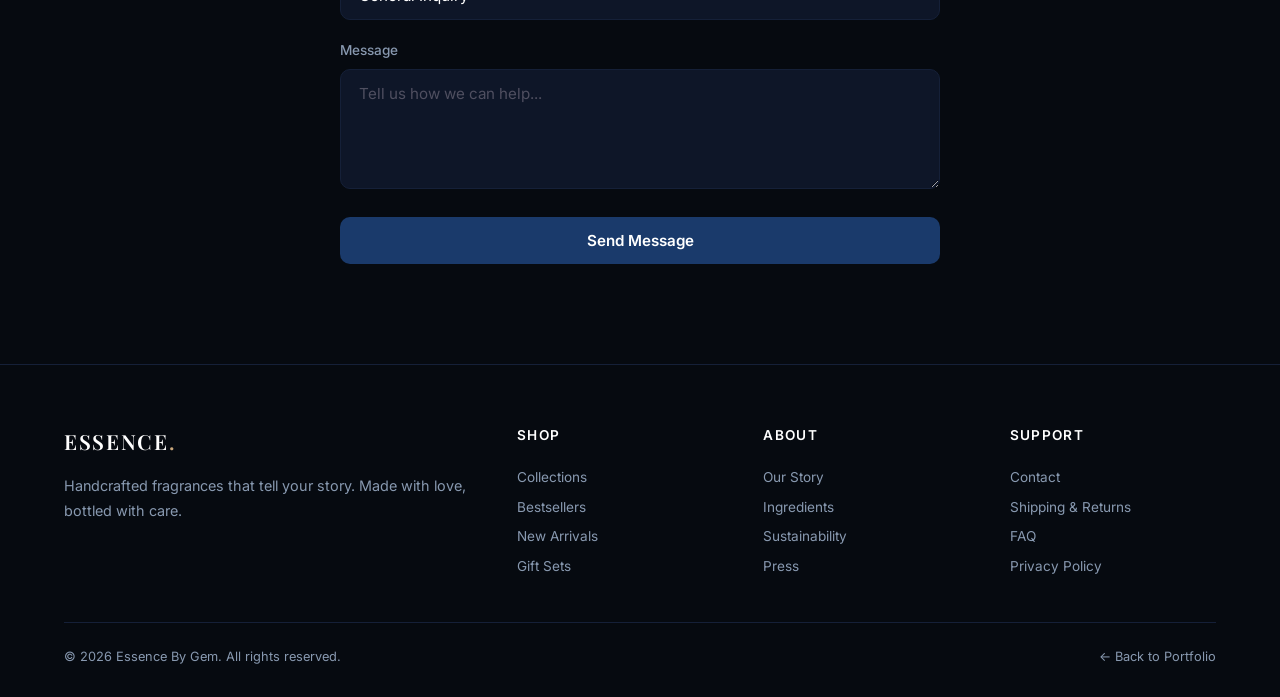
==== commit cc8c9a46: "Update Essence By Gem: blue theme, Naira prices, fix all broken links - Restyled Essence By Gem with" ====
--- a/projects/essence-by-gem/index.html
+++ b/projects/essence-by-gem/index.html
@@ -16,7 +16,7 @@
 
     <!-- Announcement Bar -->
     <div class="announcement-bar">
-        <span>✦ Free luxury gift wrapping on orders over $100 ✦</span>
+        <span>✦ Free luxury gift wrapping on orders over ₦20,000 ✦</span>
     </div>
 
     <!-- Navigation -->
@@ -402,21 +402,21 @@
                     <a href="#collections">Collections</a>
                     <a href="#bestsellers">Bestsellers</a>
                     <a href="#">New Arrivals</a>
-                    <a href="#">Gift Sets</a>
+                    <a href="#bestsellers">Gift Sets</a>
                 </div>
                 <div class="footer-col">
                     <h4>About</h4>
                     <a href="#story">Our Story</a>
                     <a href="#ingredients">Ingredients</a>
-                    <a href="#">Sustainability</a>
-                    <a href="#">Press</a>
+                    <a href="#story">Sustainability</a>
+                    <a href="#contact">Press</a>
                 </div>
                 <div class="footer-col">
                     <h4>Support</h4>
                     <a href="#contact">Contact</a>
-                    <a href="#">Shipping & Returns</a>
-                    <a href="#">FAQ</a>
-                    <a href="#">Privacy Policy</a>
+                    <a href="#contact">Shipping & Returns</a>
+                    <a href="#contact">FAQ</a>
+                    <a href="#contact">Privacy Policy</a>
                 </div>
             </div>
             <div class="footer-bottom">
--- a/projects/essence-by-gem/css/style.css
+++ b/projects/essence-by-gem/css/style.css
@@ -1,14 +1,14 @@
 /* Essence By Gem — Premium Fragrance E-Commerce */
 *,*::before,*::after{margin:0;padding:0;box-sizing:border-box}
 :root{
-  --bg:#080608;--bg2:#0e0b0e;--card:#121014;--card2:#18141c;
-  --plum:#8b3a62;--rose:#c77dba;--gold:#d4a574;--gold2:#e8c4a0;
-  --white:#fff;--muted:#908898;--border:#1e1a22;
+  --bg:#060a10;--bg2:#0a1220;--card:#0e1628;--card2:#131f38;
+  --navy:#1a3a6b;--sky:#5b8fd4;--ice:#7eb8f0;--gold:#c9a87c;
+  --white:#fff;--muted:#8899b0;--border:#152038;
   --font:'Inter',sans-serif;--font-e:'Playfair Display',serif;--font-s:'Cormorant Garamond',serif;
   --ease:cubic-bezier(.4,0,.2,1);
 }
 html{scroll-behavior:smooth;scrollbar-width:thin;scrollbar-color:var(--plum) var(--bg)}
-::-webkit-scrollbar{width:6px}::-webkit-scrollbar-track{background:var(--bg)}::-webkit-scrollbar-thumb{background:var(--plum);border-radius:3px}
+::-webkit-scrollbar{width:6px}::-webkit-scrollbar-track{background:var(--bg)}::-webkit-scrollbar-thumb{background:var(--navy);border-radius:3px}
 body{font-family:var(--font);background:var(--bg);color:var(--white);line-height:1.6;-webkit-font-smoothing:antialiased}
 a{color:inherit;text-decoration:none}button{border:none;background:none;cursor:pointer;font-family:inherit;color:inherit}
 .container{max-width:1200px;margin:0 auto;padding:0 24px}
@@ -17,10 +17,10 @@
 
 /* Back Link */
 .back-link{position:fixed;top:20px;left:20px;z-index:10000;font-size:.85rem;font-weight:500;color:var(--muted);padding:8px 16px;border:1px solid var(--border);border-radius:8px;background:rgba(8,6,8,.92);backdrop-filter:blur(10px);transition:all .3s var(--ease)}
-.back-link:hover{color:var(--plum);border-color:var(--plum)}
+.back-link:hover{color:var(--sky);border-color:var(--sky)}
 
 /* Announcement */
-.announcement-bar{background:linear-gradient(90deg,var(--plum),#6b2a4a);color:var(--white);text-align:center;padding:10px;font-size:.8rem;font-weight:500;letter-spacing:.08em}
+.announcement-bar{background:linear-gradient(90deg,var(--navy),#0d2040);color:var(--white);text-align:center;padding:10px;font-size:.8rem;font-weight:500;letter-spacing:.08em}
 
 /* Nav */
 .nav{position:sticky;top:0;z-index:100;padding:16px 0;background:rgba(8,6,8,.92);backdrop-filter:blur(20px);border-bottom:1px solid var(--border);transition:all .4s var(--ease)}
@@ -32,11 +32,11 @@
 .nav-links{display:flex;gap:28px}
 .nav-links a{font-size:.85rem;font-weight:500;color:var(--muted);transition:color .3s ease;position:relative}
 .nav-links a::after{content:'';position:absolute;bottom:-4px;left:0;width:0;height:1px;background:var(--rose);transition:width .3s var(--ease)}
-.nav-links a:hover{color:var(--white)}.nav-links a:hover::after{width:100%}
+.nav-links a:hover,.nav-links a:hover::after{color:var(--white)}.nav-links a:hover::after{width:100%}
 .nav-actions{display:flex;gap:16px;align-items:center}
 .nav-icon{position:relative;color:var(--muted);transition:color .3s ease;padding:4px}
 .nav-icon:hover{color:var(--white)}
-.badge{position:absolute;top:-4px;right:-8px;width:18px;height:18px;background:var(--plum);color:var(--white);font-size:.7rem;font-weight:700;border-radius:50%;display:flex;align-items:center;justify-content:center}
+.badge{position:absolute;top:-4px;right:-8px;width:18px;height:18px;background:var(--navy);color:var(--white);font-size:.7rem;font-weight:700;border-radius:50%;display:flex;align-items:center;justify-content:center}
 
 /* Mobile Menu */
 .mobile-menu{position:fixed;inset:0;z-index:200;pointer-events:none;opacity:0;transition:opacity .4s ease}
@@ -48,34 +48,34 @@
 .close-btn{padding:8px;color:var(--white)}
 .mobile-nav{display:flex;flex-direction:column;gap:4px}
 .mobile-nav a{font-size:1.2rem;font-weight:500;padding:14px 0;border-bottom:1px solid var(--border);transition:color .3s ease}
-.mobile-nav a:hover{color:var(--rose)}
+.mobile-nav a:hover{color:var(--sky)}
 
 /* Search */
 .search-overlay{position:fixed;inset:0;z-index:300;background:rgba(8,6,8,.97);display:flex;align-items:flex-start;justify-content:center;padding-top:20vh;opacity:0;pointer-events:none;transition:opacity .3s ease}
 .search-overlay.active{opacity:1;pointer-events:all}
 .search-inner{width:90%;max-width:600px;display:flex;gap:12px}
 .search-input{flex:1;padding:18px 24px;background:var(--card);border:1px solid var(--border);border-radius:12px;color:var(--white);font-size:1.1rem;font-family:var(--font);outline:none;transition:border-color .3s ease}
-.search-input:focus{border-color:var(--plum)}
+.search-input:focus{border-color:var(--sky)}
 .search-close{padding:12px;color:var(--muted);transition:color .3s ease}
 .search-close:hover{color:var(--white)}
 
 /* Hero */
 .hero{min-height:92vh;display:flex;align-items:center;padding:80px 0;position:relative;overflow:hidden}
 .hero-bg{position:absolute;inset:0}
-.hero-gradient{position:absolute;top:20%;left:50%;transform:translateX(-50%);width:700px;height:700px;background:radial-gradient(circle,rgba(139,58,98,.12) 0%,rgba(212,165,116,.04) 40%,transparent 70%);animation:heroGlow 8s ease-in-out infinite}
+.hero-gradient{position:absolute;top:20%;left:50%;transform:translateX(-50%);width:700px;height:700px;background:radial-gradient(circle,rgba(26,58,107,.15) 0%,rgba(91,143,212,.05) 40%,transparent 70%);animation:heroGlow 8s ease-in-out infinite}
 @keyframes heroGlow{0%,100%{opacity:.7;transform:translateX(-50%) scale(1)}50%{opacity:1;transform:translateX(-50%) scale(1.1)}}
 .hero-particles{position:absolute;inset:0}
-.hero-particle{position:absolute;width:2px;height:2px;background:var(--gold);border-radius:50%;opacity:0;animation:pFloat linear infinite}
+.hero-particle{position:absolute;width:2px;height:2px;background:var(--sky);border-radius:50%;opacity:0;animation:pFloat linear infinite}
 @keyframes pFloat{0%{transform:translateY(100vh) scale(0);opacity:0}10%{opacity:.4}90%{opacity:.4}100%{transform:translateY(-10vh) scale(1);opacity:0}}
 .hero .container{display:grid;grid-template-columns:1fr 1fr;gap:60px;align-items:center;position:relative;z-index:1}
-.hero-label{display:inline-block;font-size:.8rem;font-weight:500;color:var(--gold);letter-spacing:.2em;text-transform:uppercase;margin-bottom:16px}
+.hero-label{display:inline-block;font-size:.8rem;font-weight:500;color:var(--sky);letter-spacing:.2em;text-transform:uppercase;margin-bottom:16px}
 .hero h1{font-family:var(--font-e);font-size:clamp(3rem,6vw,5rem);font-weight:700;line-height:1.05;margin-bottom:24px}
 .hero-line{display:block}
-.hero-italic{font-style:italic;color:var(--rose)}
+.hero-italic{font-style:italic;color:var(--sky)}
 .hero-desc{font-size:1.05rem;color:var(--muted);line-height:1.8;margin-bottom:36px;max-width:440px}
 .hero-btns{display:flex;gap:20px;align-items:center;flex-wrap:wrap}
-.btn-primary{display:inline-flex;align-items:center;gap:10px;padding:14px 32px;background:var(--plum);color:var(--white);font-size:.95rem;font-weight:600;border-radius:10px;transition:all .3s var(--ease);border:none;cursor:pointer}
-.btn-primary:hover{background:var(--rose);transform:translateY(-2px);box-shadow:0 8px 30px rgba(139,58,98,.3)}
+.btn-primary{display:inline-flex;align-items:center;gap:10px;padding:14px 32px;background:var(--navy);color:var(--white);font-size:.95rem;font-weight:600;border-radius:10px;transition:all .3s var(--ease);border:none;cursor:pointer}
+.btn-primary:hover{background:var(--sky);transform:translateY(-2px);box-shadow:0 8px 30px rgba(91,143,212,.3)}
 .btn-text{font-size:.95rem;font-weight:600;color:var(--white);transition:color .3s ease}
 .btn-text:hover{color:var(--gold)}
 
@@ -84,13 +84,13 @@
 .bottle-display{position:relative;width:280px;height:420px;animation:bottleFloat 5s ease-in-out infinite}
 @keyframes bottleFloat{0%,100%{transform:translateY(0)}50%{transform:translateY(-16px)}}
 .bottle{position:relative;z-index:1;margin:0 auto}
-.bottle-cap{width:40px;height:20px;background:linear-gradient(135deg,var(--gold),#b8895a);border-radius:4px 4px 0 0;margin:0 auto}
-.bottle-neck{width:30px;height:40px;background:linear-gradient(135deg,rgba(139,58,98,.4),rgba(139,58,98,.2));margin:0 auto;border-radius:0 0 4px 4px}
-.bottle-body{width:160px;height:240px;background:linear-gradient(135deg,rgba(139,58,98,.25),rgba(139,58,98,.1));border:1px solid rgba(139,58,98,.3);border-radius:8px;margin:0 auto;position:relative;overflow:hidden;backdrop-filter:blur(10px)}
-.bottle-label{position:absolute;top:50%;left:50%;transform:translate(-50%,-50%);font-family:var(--font-e);font-size:1.8rem;font-weight:600;color:var(--gold);opacity:.6;letter-spacing:.15em}
-.bottle-liquid{position:absolute;bottom:0;left:0;right:0;height:70%;background:linear-gradient(to top,rgba(139,58,98,.4),rgba(212,165,116,.1));animation:liquidWave 4s ease-in-out infinite}
+.bottle-cap{width:40px;height:20px;background:linear-gradient(135deg,var(--sky),var(--navy));border-radius:4px 4px 0 0;margin:0 auto}
+.bottle-neck{width:30px;height:40px;background:linear-gradient(135deg,rgba(26,58,107,.4),rgba(26,58,107,.2));margin:0 auto;border-radius:0 0 4px 4px}
+.bottle-body{width:160px;height:240px;background:linear-gradient(135deg,rgba(26,58,107,.25),rgba(26,58,107,.1));border:1px solid rgba(91,143,212,.3);border-radius:8px;margin:0 auto;position:relative;overflow:hidden;backdrop-filter:blur(10px)}
+.bottle-label{position:absolute;top:50%;left:50%;transform:translate(-50%,-50%);font-family:var(--font-e);font-size:1.8rem;font-weight:600;color:var(--sky);opacity:.6;letter-spacing:.15em}
+.bottle-liquid{position:absolute;bottom:0;left:0;right:0;height:70%;background:linear-gradient(to top,rgba(26,58,107,.4),rgba(91,143,212,.1));animation:liquidWave 4s ease-in-out infinite}
 @keyframes liquidWave{0%,100%{height:70%}50%{height:72%}}
-.bottle-glow{position:absolute;top:50%;left:50%;transform:translate(-50%,-50%);width:250px;height:250px;background:radial-gradient(circle,rgba(139,58,98,.2) 0%,transparent 70%);z-index:0}
+.bottle-glow{position:absolute;top:50%;left:50%;transform:translate(-50%,-50%);width:250px;height:250px;background:radial-gradient(circle,rgba(91,143,212,.15) 0%,transparent 70%);z-index:0}
 .bottle-shadow{position:absolute;bottom:20px;left:50%;transform:translateX(-50%);width:120px;height:12px;background:radial-gradient(ellipse,rgba(0,0,0,.4) 0%,transparent 70%);z-index:0}
 .float-tag{position:absolute;display:flex;align-items:center;gap:8px;padding:10px 16px;background:rgba(18,16,20,.85);border:1px solid var(--border);border-radius:10px;font-size:.8rem;font-weight:500;backdrop-filter:blur(10px);z-index:2;animation:tagFloat 6s ease-in-out infinite}
 .tag-icon{font-size:1rem}
@@ -103,14 +103,14 @@
 .marquee{padding:20px 0;border-top:1px solid var(--border);border-bottom:1px solid var(--border);overflow:hidden;white-space:nowrap}
 .marquee-inner{display:inline-flex;gap:36px;animation:marquee 25s linear infinite}
 .marquee-inner span{font-family:var(--font-s);font-size:1rem;font-weight:400;color:rgba(255,255,255,.12);text-transform:uppercase;letter-spacing:.15em}
-.m-dot{color:var(--gold)!important;font-size:.6rem!important;vertical-align:middle;opacity:.4}
+.m-dot{color:var(--sky)!important;font-size:.6rem!important;vertical-align:middle;opacity:.4}
 @keyframes marquee{0%{transform:translateX(0)}100%{transform:translateX(-50%)}}
 
 /* Sections */
 .section{padding:100px 0}
 .section-alt{background:var(--bg2)}
 .section-header{text-align:center;margin-bottom:60px}
-.section-tag{display:inline-block;font-size:.8rem;font-weight:500;color:var(--gold);text-transform:uppercase;letter-spacing:.2em;margin-bottom:12px}
+.section-tag{display:inline-block;font-size:.8rem;font-weight:500;color:var(--sky);text-transform:uppercase;letter-spacing:.2em;margin-bottom:12px}
 .section-header h2{font-family:var(--font-e);font-size:clamp(2rem,4vw,2.8rem);font-weight:700;margin-bottom:12px}
 .section-header p{font-size:1rem;color:var(--muted);max-width:480px;margin:0 auto}
 
@@ -119,17 +119,17 @@
 .collection-card{text-align:center;cursor:pointer;transition:transform .4s var(--ease)}
 .collection-card:hover{transform:translateY(-8px)}
 .collection-visual{height:260px;border-radius:16px;display:flex;align-items:center;justify-content:center;margin-bottom:16px;border:1px solid var(--border);transition:border-color .4s ease;position:relative;overflow:hidden}
-.collection-card:hover .collection-visual{border-color:rgba(139,58,98,.4)}
+.collection-card:hover .collection-visual{border-color:rgba(91,143,212,.4)}
 .collection-icon{font-size:3rem;filter:grayscale(20%);transition:transform .4s var(--ease)}
 .collection-card:hover .collection-icon{transform:scale(1.2)}
 .collection-card h3{font-family:var(--font-e);font-size:1.2rem;font-weight:600;margin-bottom:6px}
 .collection-card p{font-size:.85rem;color:var(--muted);margin-bottom:8px;line-height:1.6}
-.collection-count{font-size:.75rem;color:var(--gold);font-weight:500}
+.collection-count{font-size:.75rem;color:var(--sky);font-weight:500}
 
 /* Products */
 .products-grid{display:grid;grid-template-columns:repeat(4,1fr);gap:24px}
 .product-card{background:var(--card);border:1px solid var(--border);border-radius:14px;overflow:hidden;transition:all .4s var(--ease);position:relative}
-.product-card:hover{transform:translateY(-6px);border-color:rgba(139,58,98,.3);box-shadow:0 20px 50px rgba(0,0,0,.3)}
+.product-card:hover{transform:translateY(-6px);border-color:rgba(91,143,212,.3);box-shadow:0 20px 50px rgba(0,0,0,.3)}
 .product-img{aspect-ratio:3/4;display:flex;align-items:center;justify-content:center;position:relative;overflow:hidden}
 .product-bottle{width:60px;position:relative;z-index:1;transition:transform .5s var(--ease)}
 .product-card:hover .product-bottle{transform:translateY(-8px) scale(1.05)}
@@ -140,20 +140,20 @@
 .product-actions{position:absolute;bottom:0;left:0;right:0;padding:10px;display:flex;gap:6px;transform:translateY(100%);transition:transform .3s var(--ease)}
 .product-card:hover .product-actions{transform:translateY(0)}
 .product-action-btn{flex:1;padding:9px;background:rgba(255,255,255,.95);color:var(--bg);font-size:.75rem;font-weight:600;border-radius:6px;text-align:center;transition:background .3s ease}
-.product-action-btn:hover{background:var(--plum);color:var(--white)}
+.product-action-btn:hover{background:var(--navy);color:var(--white)}
 .product-action-btn.wishlist{flex:0;width:36px;display:flex;align-items:center;justify-content:center}
 .product-info{padding:16px}
 .product-name{font-family:var(--font-e);font-size:1.05rem;font-weight:600;margin-bottom:2px}
 .product-size{font-size:.75rem;color:var(--muted);margin-bottom:8px}
 .product-bottom{display:flex;justify-content:space-between;align-items:center}
-.product-price{font-family:var(--font-e);font-size:1.15rem;font-weight:700;color:var(--gold)}
+.product-price{font-family:var(--font-e);font-size:1.15rem;font-weight:700;color:var(--sky)}
 .product-rating{font-size:.75rem;color:var(--muted)}
-.product-badge{position:absolute;top:12px;right:12px;padding:4px 12px;background:var(--plum);color:var(--white);font-size:.7rem;font-weight:600;border-radius:6px}
+.product-badge{position:absolute;top:12px;right:12px;padding:4px 12px;background:var(--navy);color:var(--white);font-size:.7rem;font-weight:600;border-radius:6px}
 
 /* Story */
 .story-grid{display:grid;grid-template-columns:1fr 1.2fr;gap:80px;align-items:center}
 .story-img-placeholder{height:500px;background:var(--card);border-radius:20px;border:1px solid var(--border);display:flex;align-items:center;justify-content:center;overflow:hidden;position:relative}
-.story-pattern{width:160px;height:160px;border:2px solid var(--plum);border-radius:50%;opacity:.2;animation:storyPulse 5s ease-in-out infinite}
+.story-pattern{width:160px;height:160px;border:2px solid var(--navy);border-radius:50%;opacity:.2;animation:storyPulse 5s ease-in-out infinite}
 @keyframes storyPulse{0%,100%{transform:scale(1);opacity:.2}50%{transform:scale(1.15);opacity:.35}}
 .story-text-overlay{position:absolute;font-family:var(--font-e);font-size:4rem;font-weight:300;color:rgba(255,255,255,.06);text-align:center;line-height:1.1}
 .story-content .section-tag{display:block;margin-bottom:12px}
@@ -166,17 +166,17 @@
 /* Ingredients */
 .ingredients-grid{display:grid;grid-template-columns:repeat(3,1fr);gap:24px}
 .ingredient-card{background:var(--card);border:1px solid var(--border);border-radius:16px;padding:32px;text-align:center;transition:all .4s var(--ease)}
-.ingredient-card:hover{transform:translateY(-6px);border-color:rgba(139,58,98,.3)}
+.ingredient-card:hover{transform:translateY(-6px);border-color:rgba(91,143,212,.3)}
 .ingredient-icon{font-size:2.5rem;margin-bottom:12px}
 .ingredient-card h3{font-family:var(--font-e);font-size:1.15rem;font-weight:600;margin-bottom:4px}
-.ingredient-origin{display:block;font-size:.75rem;color:var(--gold);margin-bottom:12px;font-weight:500}
+.ingredient-origin{display:block;font-size:.75rem;color:var(--sky);margin-bottom:12px;font-weight:500}
 .ingredient-card p{font-size:.9rem;color:var(--muted);line-height:1.7}
 
 /* Reviews */
 .reviews-grid{display:grid;grid-template-columns:repeat(3,1fr);gap:24px}
 .review-card{background:var(--card);border:1px solid var(--border);border-radius:16px;padding:32px;transition:all .3s var(--ease)}
-.review-card:hover{border-color:rgba(139,58,98,.3);transform:translateY(-4px)}
-.stars{color:var(--gold);font-size:1rem;margin-bottom:16px;letter-spacing:2px}
+.review-card:hover{border-color:rgba(91,143,212,.3);transform:translateY(-4px)}
+.stars{color:var(--sky);font-size:1rem;margin-bottom:16px;letter-spacing:2px}
 .review-card p{font-size:.95rem;color:var(--muted);line-height:1.7;margin-bottom:20px;font-style:italic}
 .review-author{display:flex;align-items:center;gap:12px}
 .author-avatar{width:40px;height:40px;border-radius:50%}
@@ -189,7 +189,7 @@
 .newsletter p{font-size:1rem;color:var(--muted);margin-bottom:28px}
 .newsletter-form{display:flex;gap:12px}
 .newsletter-form input{flex:1;padding:14px 20px;background:var(--card);border:1px solid var(--border);border-radius:10px;color:var(--white);font-family:var(--font);font-size:.95rem;outline:none;transition:border-color .3s ease}
-.newsletter-form input:focus{border-color:var(--plum)}
+.newsletter-form input:focus{border-color:var(--sky)}
 .newsletter-form input::placeholder{color:var(--muted)}
 
 /* Contact */
@@ -199,7 +199,7 @@
 .form-group label{display:block;font-size:.85rem;font-weight:500;color:var(--muted);margin-bottom:8px}
 .form-group input,.form-group select,.form-group textarea{width:100%;padding:14px 18px;background:var(--card);border:1px solid var(--border);border-radius:10px;color:var(--white);font-family:var(--font);font-size:.95rem;transition:all .3s ease;outline:none}
 .form-group input::placeholder,.form-group textarea::placeholder{color:rgba(144,136,152,.5)}
-.form-group input:focus,.form-group select:focus,.form-group textarea:focus{border-color:var(--plum);box-shadow:0 0 0 3px rgba(139,58,98,.1)}
+.form-group input:focus,.form-group select:focus,.form-group textarea:focus{border-color:var(--sky);box-shadow:0 0 0 3px rgba(91,143,212,.1)}
 .form-group select{appearance:none;background-image:url("data:image/svg+xml,%3Csvg xmlns='http://www.w3.org/2000/svg' width='12' height='12' viewBox='0 0 24 24' fill='none' stroke='%23908898' stroke-width='2'%3E%3Cpath d='M6 9l6 6 6-6'/%3E%3C/svg%3E");background-repeat:no-repeat;background-position:right 14px center}
 .form-group select option{background:var(--card);color:var(--white)}
 .form-group textarea{resize:vertical;min-height:120px}
@@ -210,21 +210,21 @@
 .modal-backdrop{position:absolute;inset:0;background:rgba(0,0,0,.8);backdrop-filter:blur(10px)}
 .modal-content{position:relative;background:var(--bg);border:1px solid var(--border);border-radius:20px;max-width:650px;width:90%;max-height:80vh;overflow-y:auto}
 .modal-close{position:absolute;top:16px;right:16px;z-index:1;width:40px;height:40px;display:flex;align-items:center;justify-content:center;border-radius:50%;border:1px solid var(--border);color:var(--muted);transition:all .3s ease}
-.modal-close:hover{border-color:var(--plum);color:var(--plum)}
+.modal-close:hover{border-color:var(--sky);color:var(--sky)}
 .modal-grid{display:grid;grid-template-columns:1fr 1.2fr}
 .modal-image{aspect-ratio:1;background:var(--card);display:flex;align-items:center;justify-content:center;border-radius:20px 0 0 20px}
 .modal-details{padding:32px}
 .modal-details h3{font-family:var(--font-e);font-size:1.5rem;font-weight:700;margin-bottom:4px}
 .modal-category{font-size:.8rem;color:var(--gold);text-transform:uppercase;letter-spacing:.1em;margin-bottom:12px;display:block}
-.modal-price{font-family:var(--font-e);font-size:1.5rem;font-weight:700;color:var(--rose);margin-bottom:16px}
+.modal-price{font-family:var(--font-e);font-size:1.5rem;font-weight:700;color:var(--sky);margin-bottom:16px}
 .modal-details p{font-size:.9rem;color:var(--muted);line-height:1.7;margin-bottom:20px}
 .modal-notes{margin-bottom:20px}
 .modal-notes h4{font-size:.85rem;font-weight:600;margin-bottom:8px;color:var(--white)}
 .modal-note{display:flex;align-items:center;gap:8px;font-size:.85rem;color:var(--muted);padding:6px 0}
 .note-dot{width:8px;height:8px;border-radius:50%}
-.note-top{background:var(--gold)}
-.note-heart{background:var(--rose)}
-.note-base{background:var(--plum)}
+.note-top{background:var(--sky)}
+.note-heart{background:var(--ice)}
+.note-base{background:var(--navy)}
 .modal-add-btn{width:100%;justify-content:center}
 
 /* Footer */
@@ -233,9 +233,9 @@
 .footer-brand p{font-size:.9rem;color:var(--muted);margin-top:16px;line-height:1.7}
 .footer-col h4{font-size:.85rem;font-weight:600;text-transform:uppercase;letter-spacing:.1em;margin-bottom:16px;color:var(--white)}
 .footer-col a{display:block;font-size:.85rem;color:var(--muted);padding:4px 0;transition:color .3s ease}
-.footer-col a:hover{color:var(--rose)}
+.footer-col a:hover{color:var(--sky)}
 .footer-bottom{display:flex;justify-content:space-between;align-items:center;padding-top:24px;border-top:1px solid var(--border);font-size:.8rem;color:var(--muted)}
-.back-portfolio{transition:color .3s ease}.back-portfolio:hover{color:var(--rose)}
+.back-portfolio{transition:color .3s ease}.back-portfolio:hover{color:var(--sky)}
 
 /* Responsive */
 @media(max-width:1024px){.hero .container{grid-template-columns:1fr}.hero-visual{display:none}.collections-grid,.products-grid{grid-template-columns:repeat(2,1fr)}.story-grid{grid-template-columns:1fr}.story-visual{order:-1}.ingredients-grid{grid-template-columns:repeat(2,1fr)}}
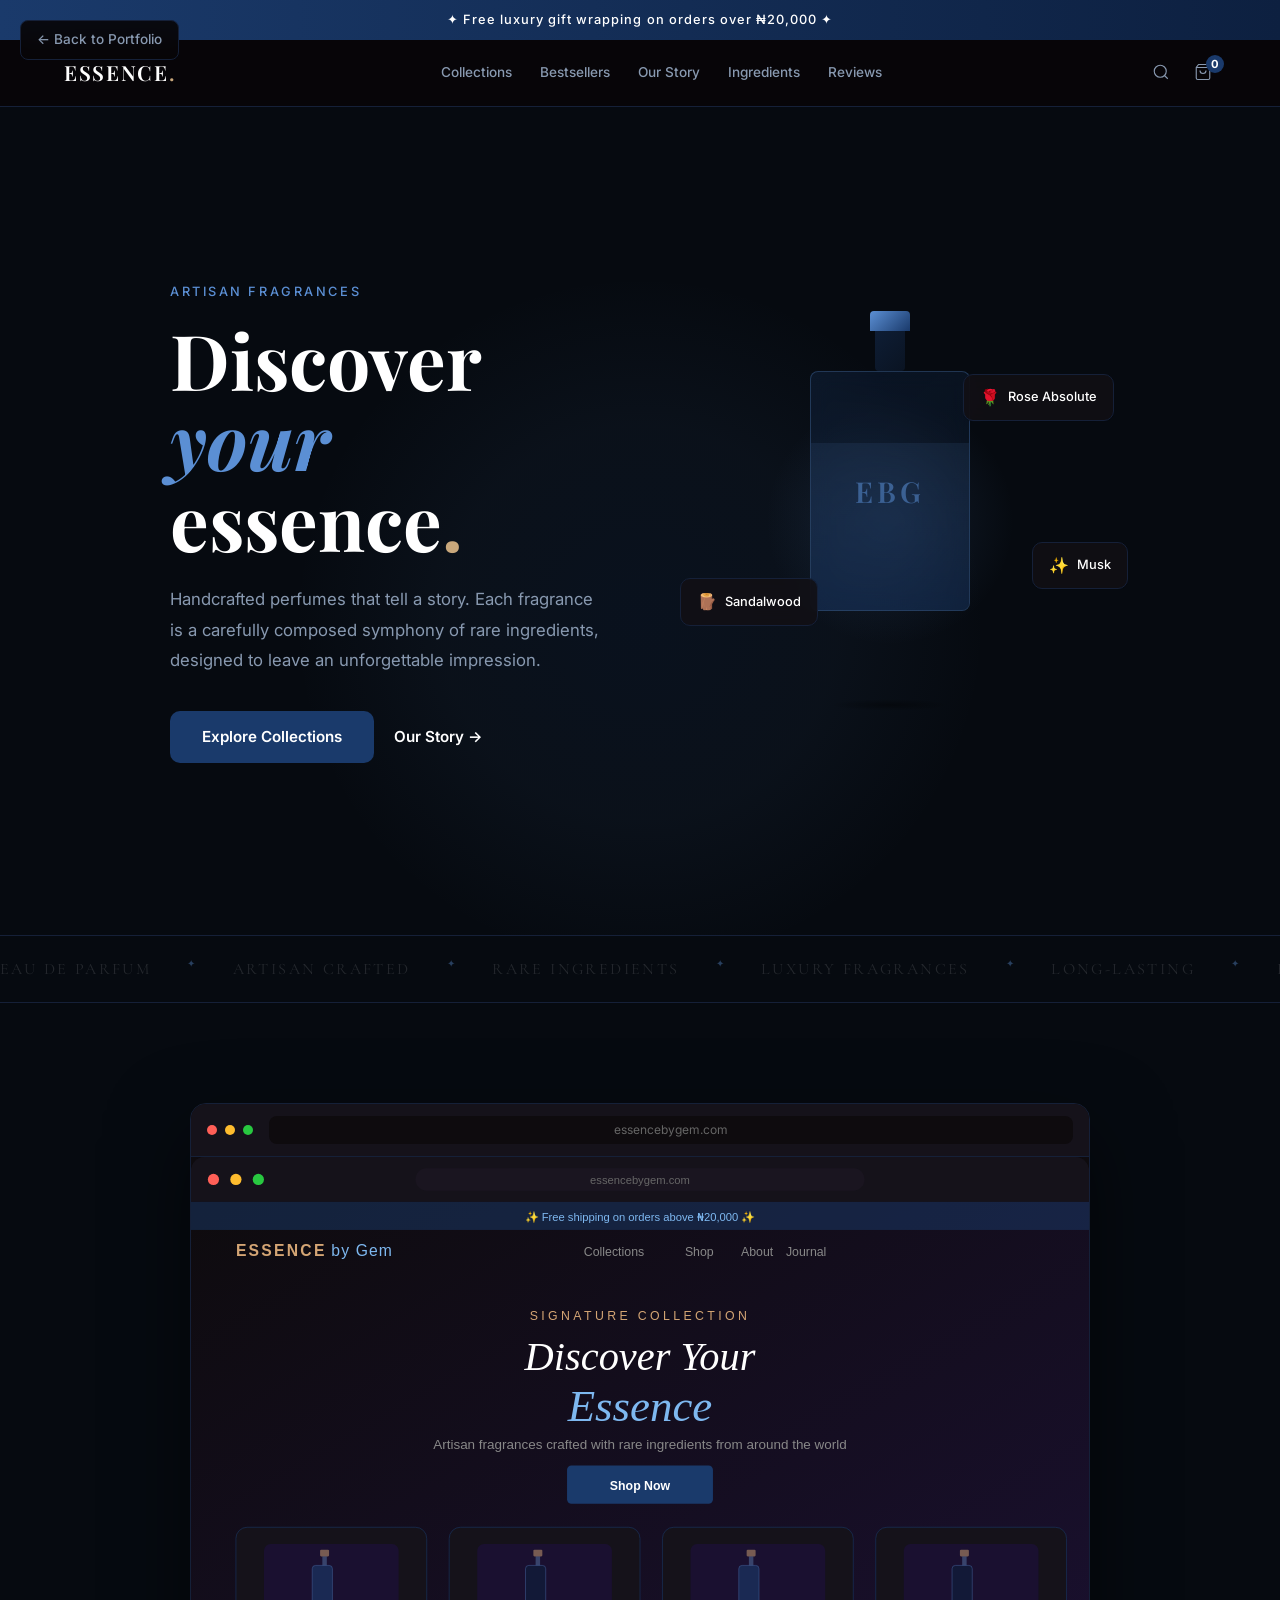
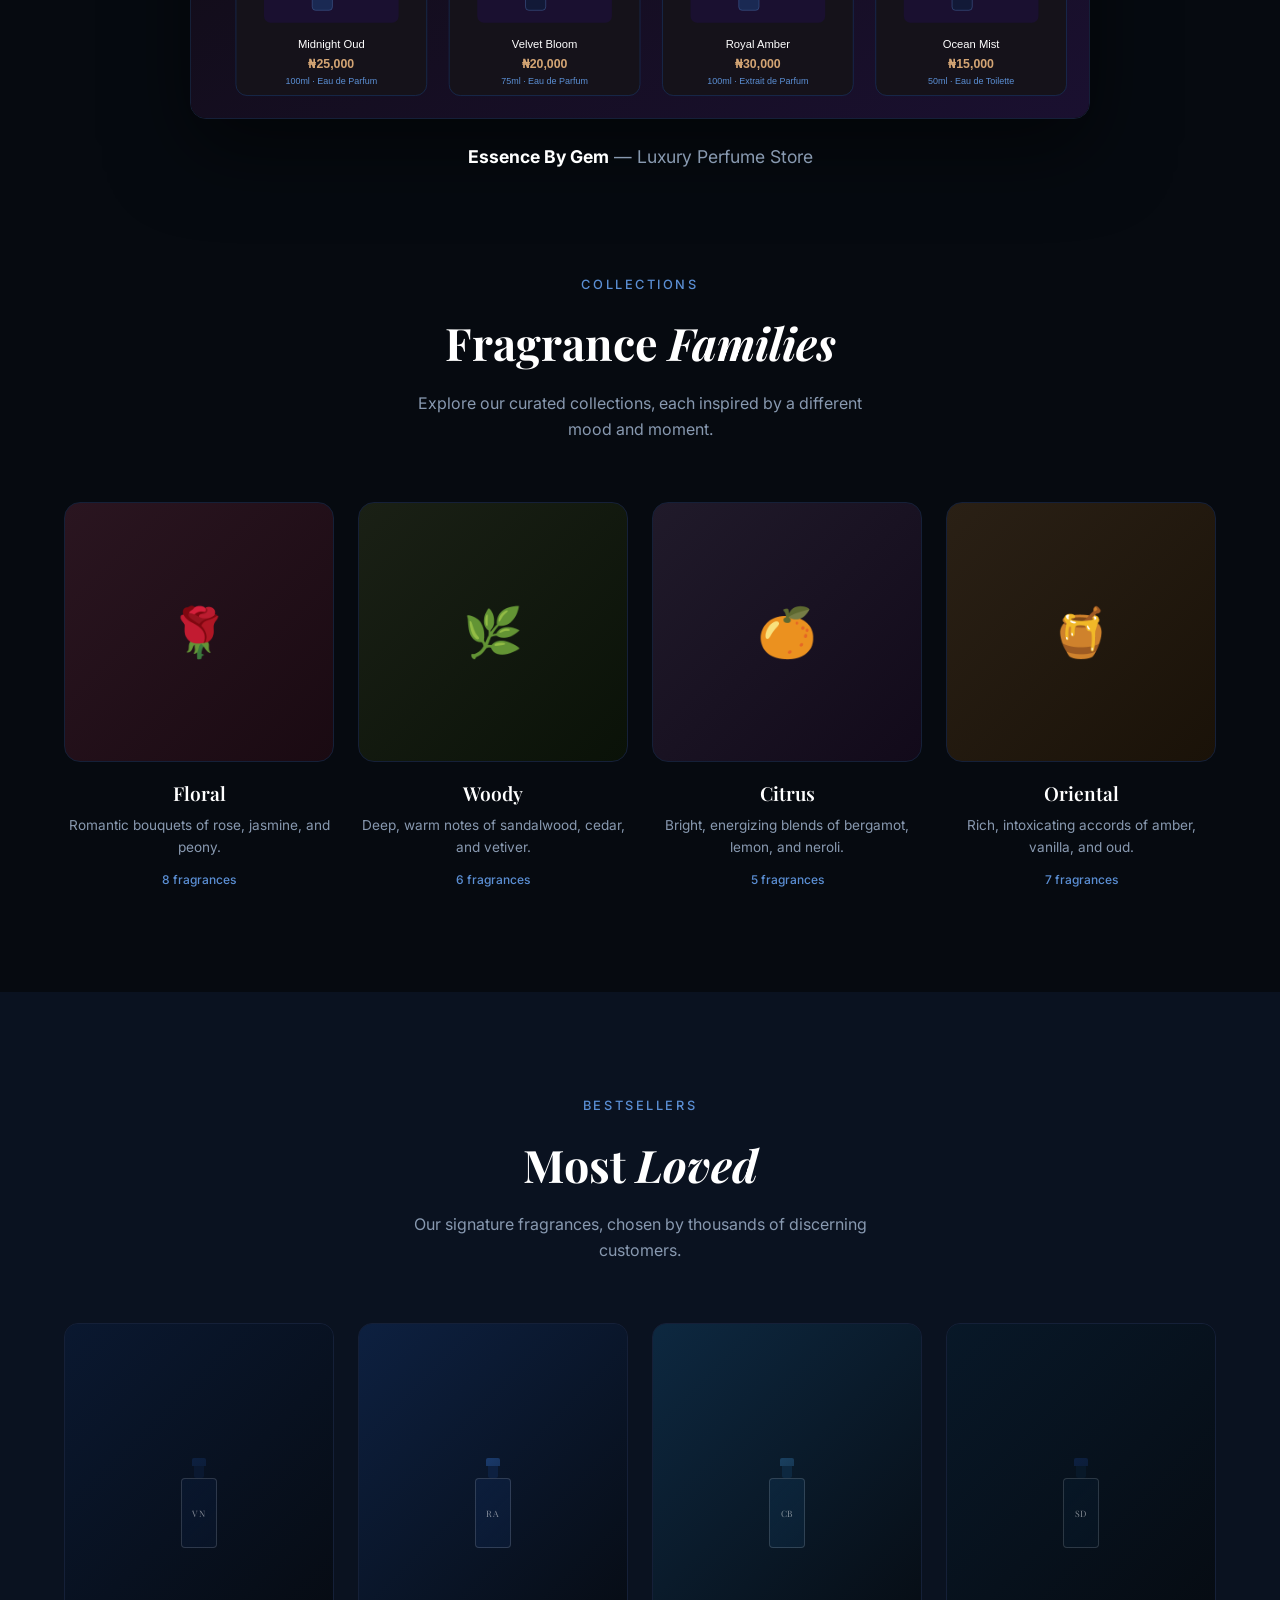
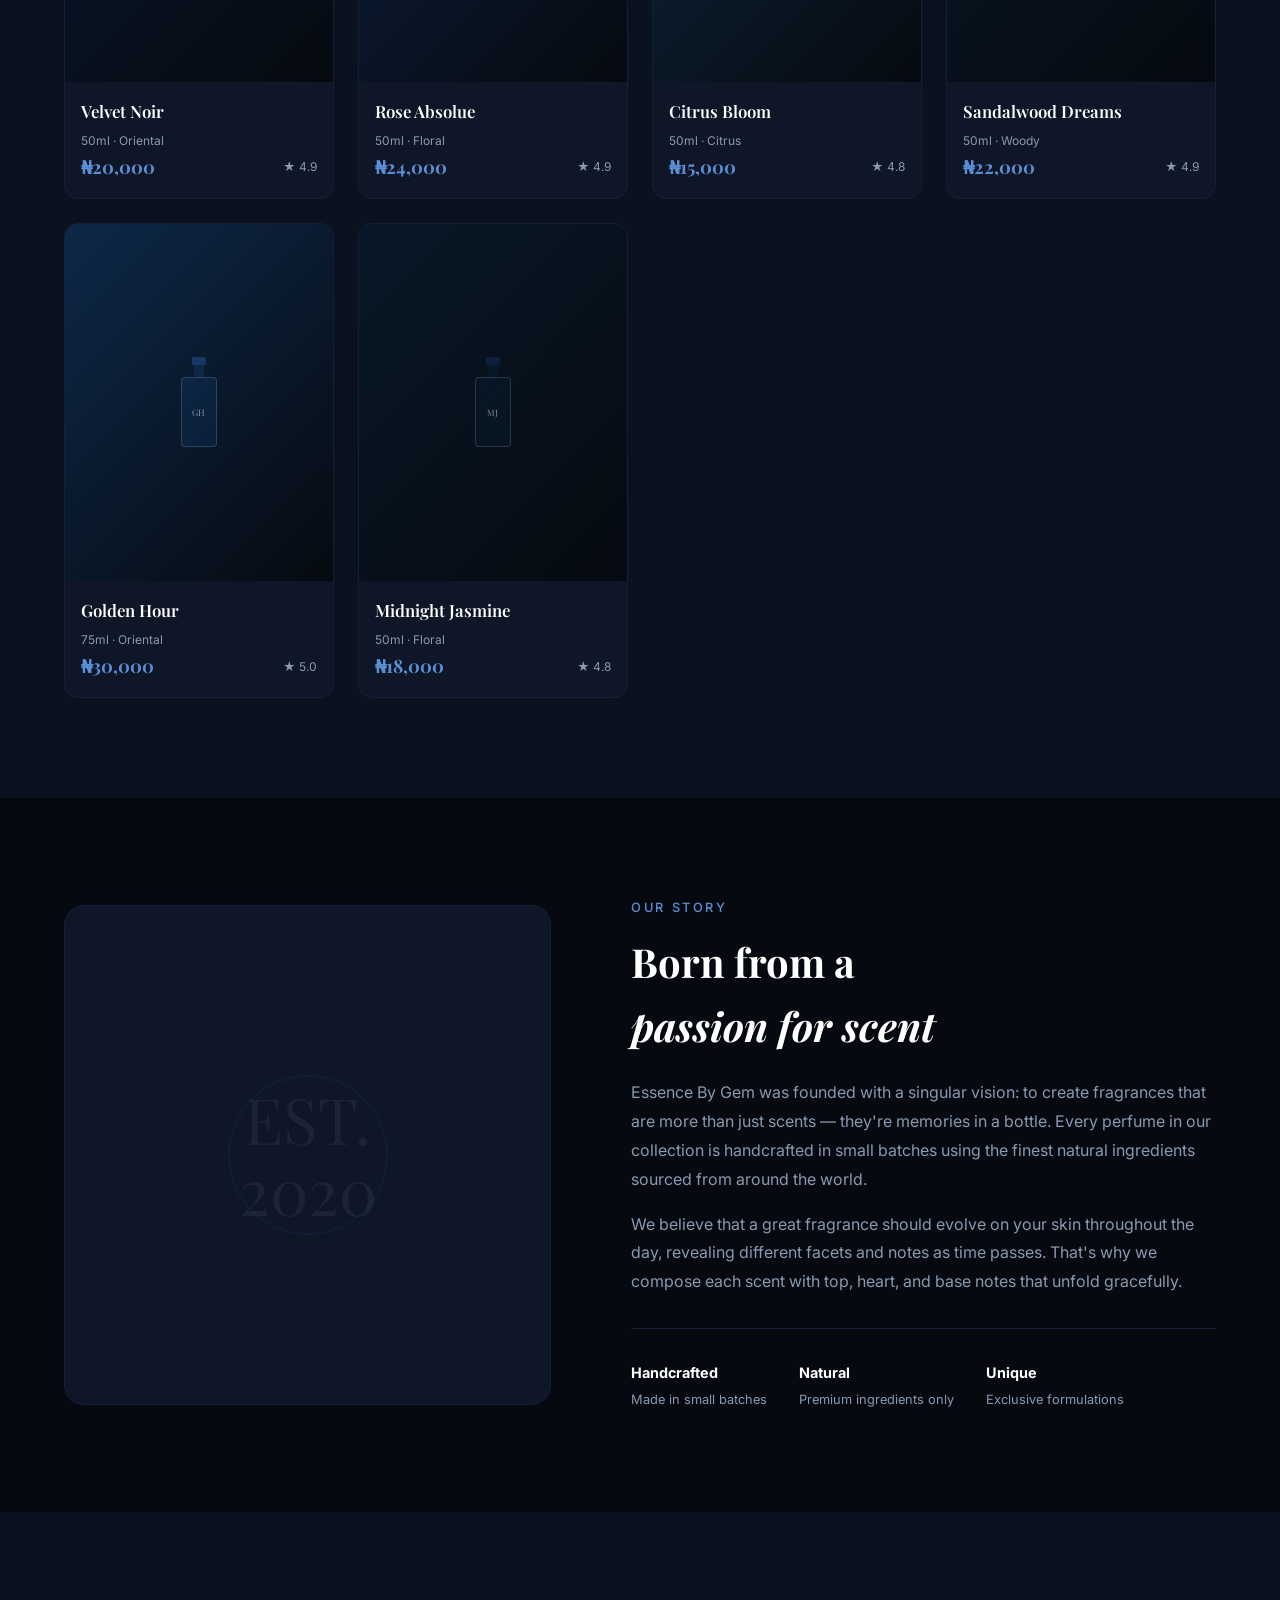
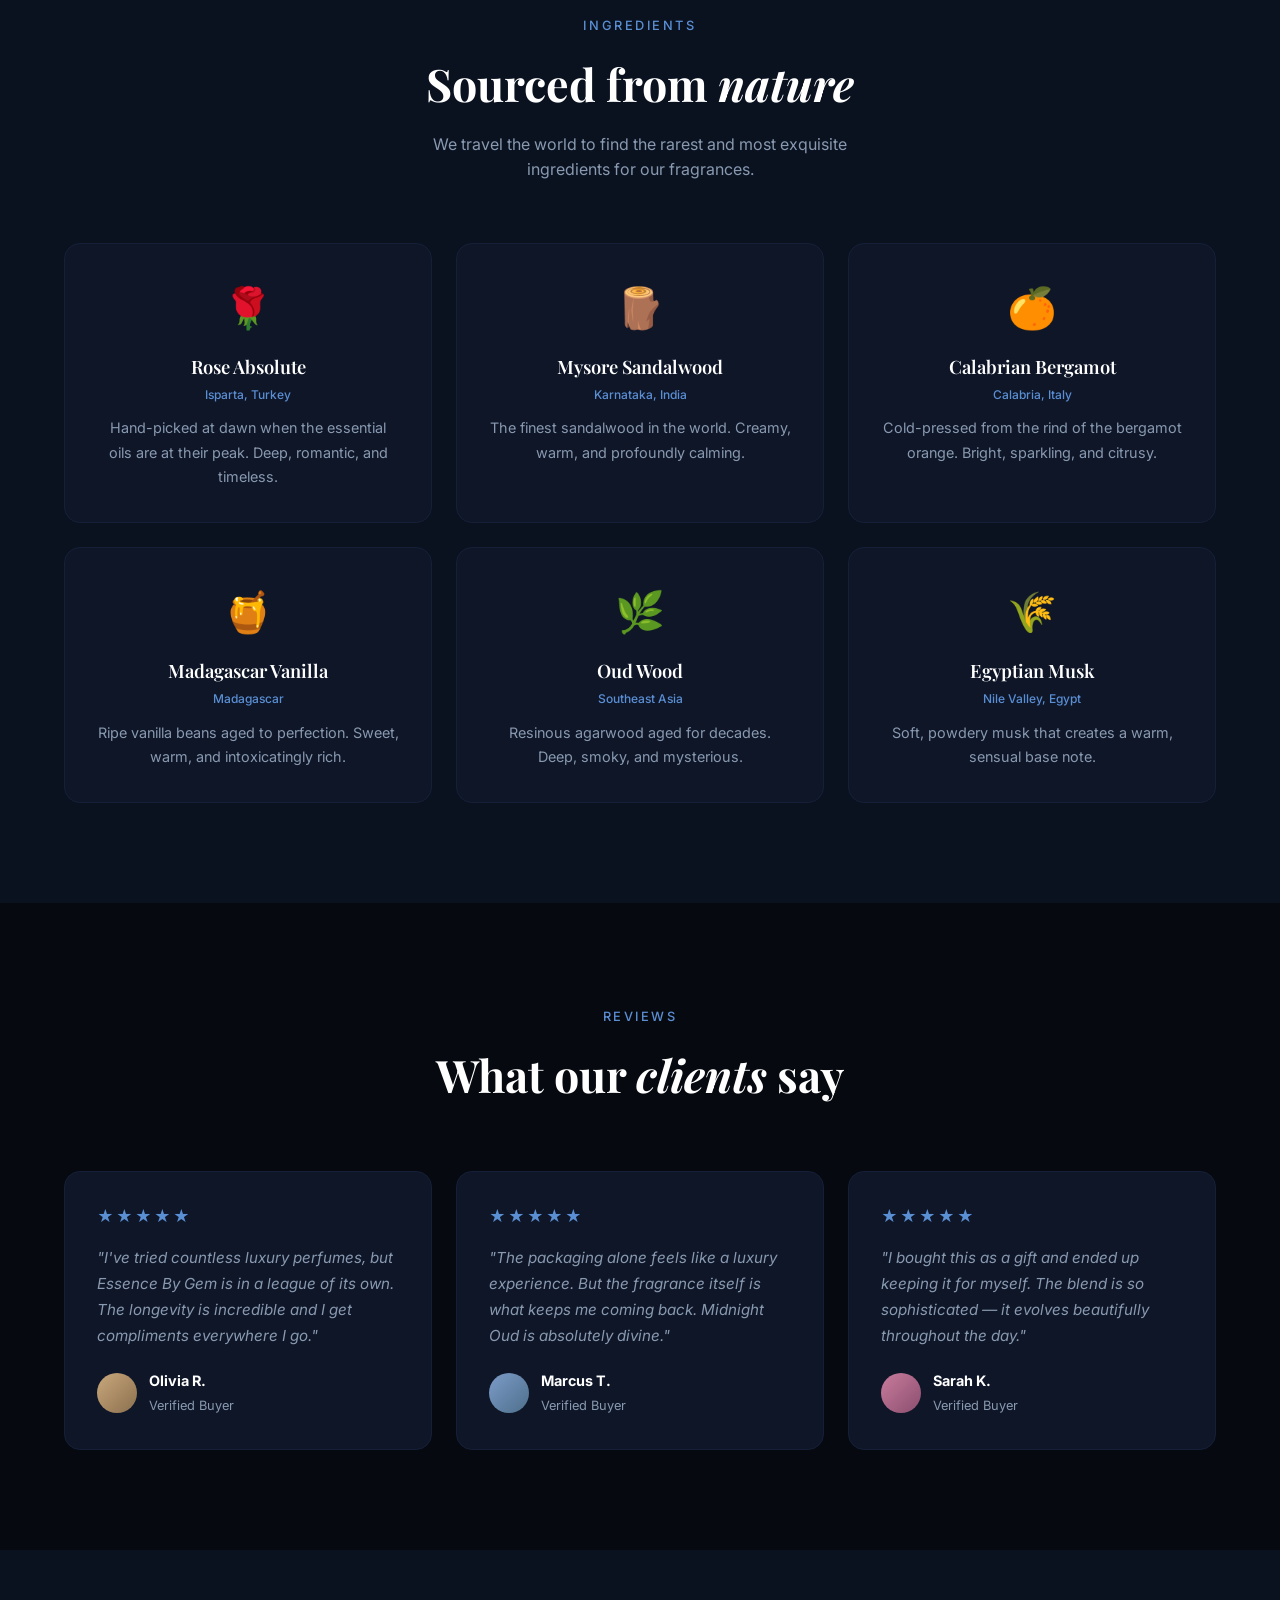
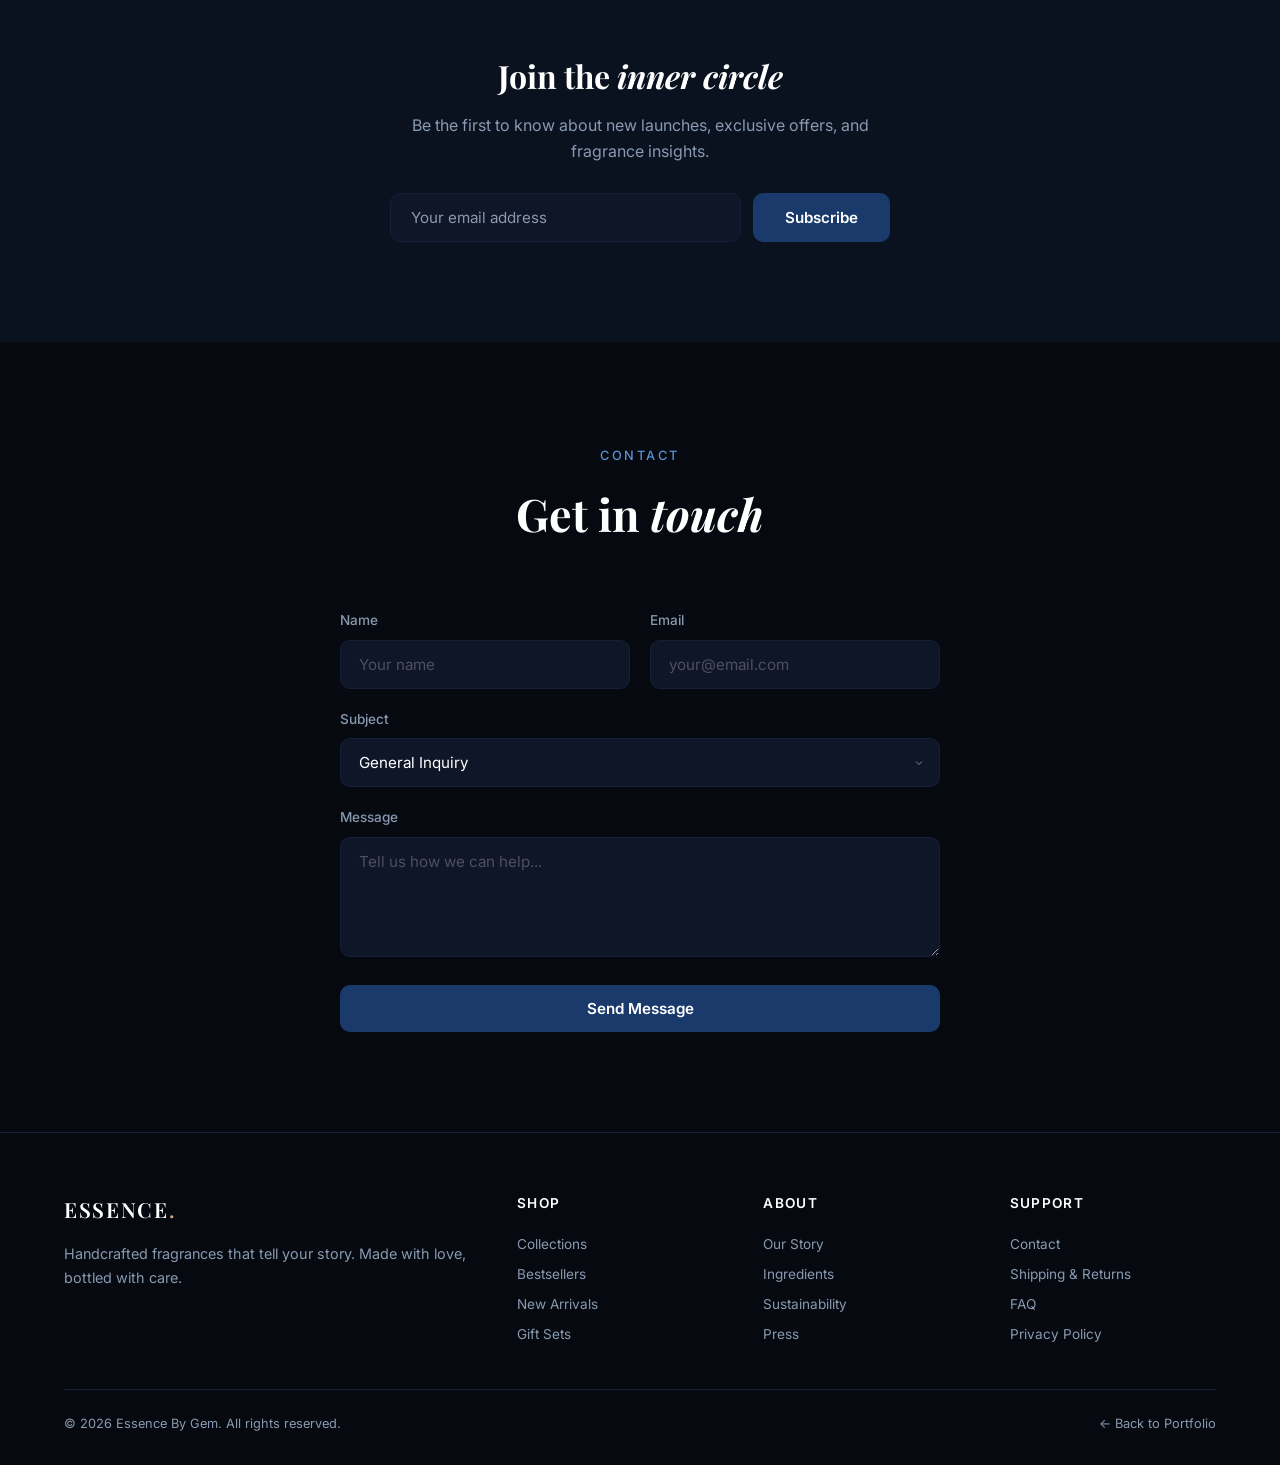
==== commit 778fb935: "Add hero preview images to all 6 project pages Each project page now shows a browser-style preview o" ====
--- a/projects/essence-by-gem/index.html
+++ b/projects/essence-by-gem/index.html
@@ -9,6 +9,7 @@
     <link rel="preconnect" href="https://fonts.gstatic.com" crossorigin>
     <link href="https://fonts.googleapis.com/css2?family=Inter:wght@300;400;500;600;700&family=Playfair+Display:ital,wght@0,400;0,500;0,600;0,700;1,400;1,500&family=Cormorant+Garamond:ital,wght@0,300;0,400;0,500;0,600;1,300;1,400&display=swap" rel="stylesheet">
     <link rel="stylesheet" href="css/style.css">
+    <link rel="icon" href="data:image/svg+xml,<svg xmlns='http://www.w3.org/2000/svg' viewBox='0 0 100 100'><text y='.9em' font-size='90'>🧴</text></svg>">
 </head>
 <body>
 
@@ -158,6 +159,22 @@
             </div>
         </div>
 
+        <!-- Project Preview -->
+        <section class="project-preview-section">
+            <div class="container">
+                <div class="preview-browser">
+                    <div class="preview-chrome">
+                        <div class="preview-dot r"></div>
+                        <div class="preview-dot y"></div>
+                        <div class="preview-dot g"></div>
+                        <div class="preview-url">essencebygem.com</div>
+                    </div>
+                    <img src="../../assets/images/essence-by-gem-preview.svg" alt="Essence By Gem Perfume Store" class="preview-img">
+                </div>
+                <p class="preview-label"><strong>Essence By Gem</strong> — Luxury Perfume Store</p>
+            </div>
+        </section>
+
         <!-- Collections -->
         <section class="section" id="collections">
             <div class="container">
@@ -401,8 +418,8 @@
                     <h4>Shop</h4>
                     <a href="#collections">Collections</a>
                     <a href="#bestsellers">Bestsellers</a>
-                    <a href="#">New Arrivals</a>
-                    <a href="#bestsellers">Gift Sets</a>
+                    <a href="#collections">New Arrivals</a>
+                    <a href="#collections">Gift Sets</a>
                 </div>
                 <div class="footer-col">
                     <h4>About</h4>
--- a/projects/essence-by-gem/css/style.css
+++ b/projects/essence-by-gem/css/style.css
@@ -58,6 +58,17 @@
 .search-input:focus{border-color:var(--sky)}
 .search-close{padding:12px;color:var(--muted);transition:color .3s ease}
 .search-close:hover{color:var(--white)}
+
+/* Project Preview */
+.project-preview-section{padding:100px 0 0;text-align:center}
+.preview-browser{max-width:900px;margin:0 auto;background:#0e0b0e;border:1px solid var(--border);border-radius:16px;overflow:hidden;box-shadow:0 30px 80px rgba(0,0,0,.5)}
+.preview-chrome{display:flex;align-items:center;gap:8px;padding:12px 16px;background:#15121a;border-bottom:1px solid var(--border)}
+.preview-dot{width:10px;height:10px;border-radius:50%}
+.preview-dot.r{background:#ff5f57}.preview-dot.y{background:#febc2e}.preview-dot.g{background:#28c840}
+.preview-url{flex:1;text-align:center;font-size:.75rem;color:#666;background:#0e0b0e;border-radius:8px;padding:4px 12px;margin-left:8px}
+.preview-img{width:100%;display:block}
+.preview-label{margin-top:24px;font-size:1.1rem;color:var(--muted)}
+.preview-label strong{color:var(--white)}
 
 /* Hero */
 .hero{min-height:92vh;display:flex;align-items:center;padding:80px 0;position:relative;overflow:hidden}
